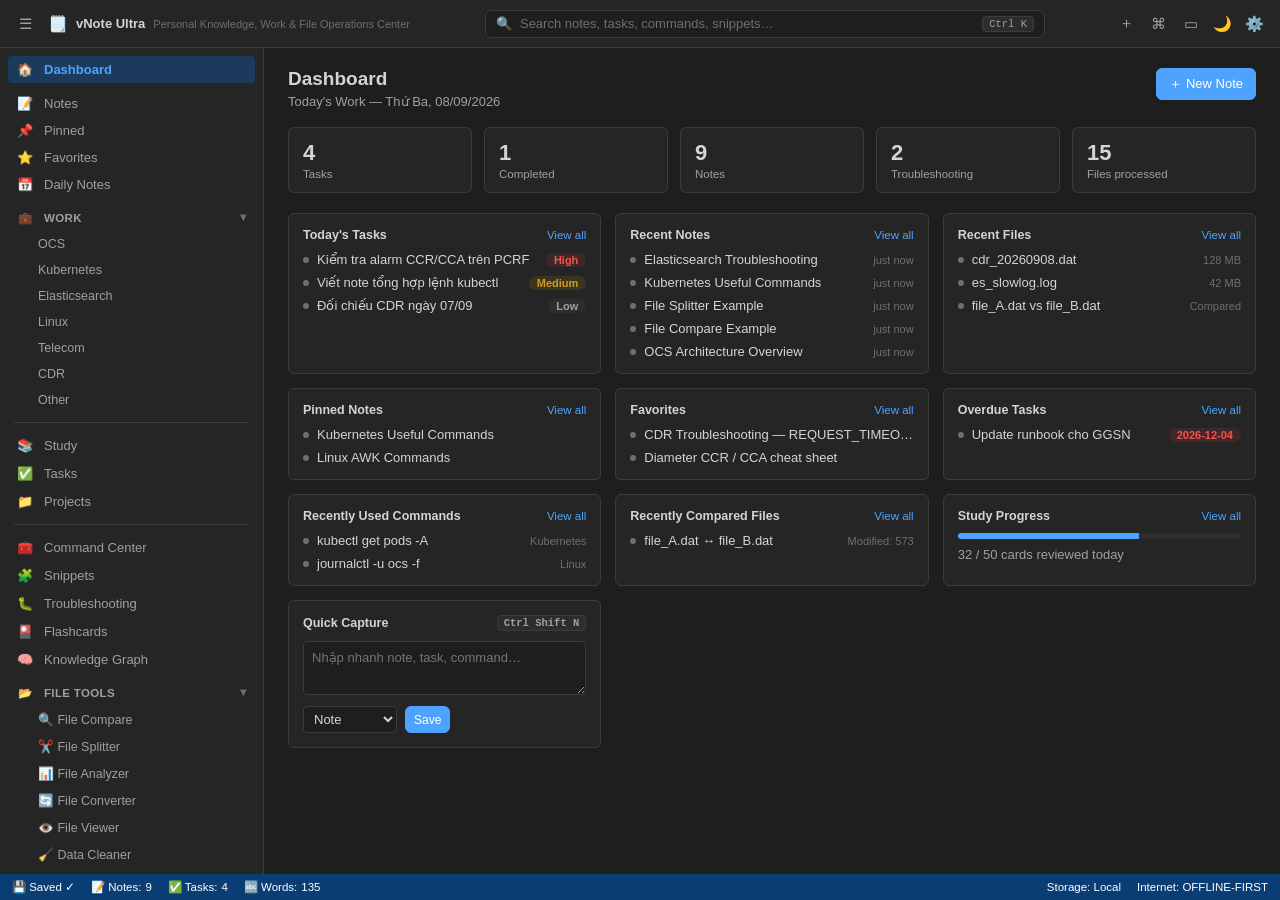
==== index.html @ 361513d5 "Add Markdown editor toolbar, live preview, and autosave to Notes (phase 8) The note editor was a bar" ====
<!DOCTYPE html>
<html lang="vi">
<head>
<meta charset="UTF-8">
<script>
  (function () {
    try {
      var t = localStorage.getItem('vnote-theme') || 'dark';
      document.documentElement.setAttribute('data-theme', t);
    } catch (e) {
      document.documentElement.setAttribute('data-theme', 'dark');
    }
  })();
</script>
<meta name="viewport" content="width=device-width, initial-scale=1.0">
<title>vNote Ultra Web</title>
<link rel="stylesheet" href="css/app.css">
<link rel="stylesheet" href="css/components.css">
<link rel="stylesheet" href="css/dark.css">
<link rel="stylesheet" href="css/responsive.css">
</head>
<body>
<div id="app">

  <!-- ============ TOPBAR ============ -->
  <header class="topbar">
    <button class="icon-btn" id="btn-sidebar-toggle" title="Toggle sidebar">☰</button>
    <div class="topbar-brand">
      <span class="logo">🗒️</span>
      <span>vNote Ultra</span>
      <span class="subtitle">Personal Knowledge, Work &amp; File Operations Center</span>
    </div>

    <div class="topbar-search" id="btn-open-search">
      <span>🔍</span>
      <span>Search notes, tasks, commands, snippets…</span>
      <kbd>Ctrl K</kbd>
    </div>

    <div class="topbar-actions">
      <button class="icon-btn" id="btn-quick-capture" title="Quick Capture (Ctrl+Shift+N)">＋</button>
      <button class="icon-btn" id="btn-command-palette" title="Command Palette (Ctrl+Shift+P)">⌘</button>
      <button class="icon-btn" id="btn-focus-mode" title="Focus Mode (Ctrl+Shift+F)">▭</button>
      <button class="icon-btn" id="btn-theme-toggle" title="Toggle theme">🌙</button>
      <button class="icon-btn" title="Settings" data-view-link="settings">⚙️</button>
    </div>
  </header>

  <div class="layout">
    <div class="sidebar-backdrop" id="sidebar-backdrop"></div>

    <!-- ============ SIDEBAR ============ -->
    <aside class="sidebar" id="sidebar">
      <nav class="nav" id="nav">
        <a class="nav-item active" data-view="dashboard"><span class="nav-icon">🏠</span><span class="nav-label">Dashboard</span></a>

        <div class="nav-section">
          <a class="nav-item" data-view="notes"><span class="nav-icon">📝</span><span class="nav-label">Notes</span></a>
          <a class="nav-item" data-view="pinned"><span class="nav-icon">📌</span><span class="nav-label">Pinned</span></a>
          <a class="nav-item" data-view="favorites"><span class="nav-icon">⭐</span><span class="nav-label">Favorites</span></a>
          <a class="nav-item" data-view="daily-notes"><span class="nav-icon">📅</span><span class="nav-label">Daily Notes</span></a>
        </div>

        <details class="nav-group" open>
          <summary><span class="nav-icon">💼</span><span class="label">WORK</span><span class="chevron">▸</span></summary>
          <a class="nav-item nav-item--sub" data-view="work-ocs">OCS</a>
          <a class="nav-item nav-item--sub" data-view="work-kubernetes">Kubernetes</a>
          <a class="nav-item nav-item--sub" data-view="work-elasticsearch">Elasticsearch</a>
          <a class="nav-item nav-item--sub" data-view="work-linux">Linux</a>
          <a class="nav-item nav-item--sub" data-view="work-telecom">Telecom</a>
          <a class="nav-item nav-item--sub" data-view="work-cdr">CDR</a>
          <a class="nav-item nav-item--sub" data-view="work-other">Other</a>
        </details>

        <div class="nav-divider"></div>

        <a class="nav-item" data-view="study"><span class="nav-icon">📚</span><span class="nav-label">Study</span></a>
        <a class="nav-item" data-view="tasks"><span class="nav-icon">✅</span><span class="nav-label">Tasks</span></a>
        <a class="nav-item" data-view="projects"><span class="nav-icon">📁</span><span class="nav-label">Projects</span></a>

        <div class="nav-divider"></div>

        <a class="nav-item" data-view="command-center"><span class="nav-icon">🧰</span><span class="nav-label">Command Center</span></a>
        <a class="nav-item" data-view="snippets"><span class="nav-icon">🧩</span><span class="nav-label">Snippets</span></a>
        <a class="nav-item" data-view="troubleshooting"><span class="nav-icon">🐛</span><span class="nav-label">Troubleshooting</span></a>
        <a class="nav-item" data-view="flashcards"><span class="nav-icon">🎴</span><span class="nav-label">Flashcards</span></a>
        <a class="nav-item" data-view="knowledge-graph"><span class="nav-icon">🧠</span><span class="nav-label">Knowledge Graph</span></a>

        <details class="nav-group" open>
          <summary><span class="nav-icon">📂</span><span class="label">FILE TOOLS</span><span class="chevron">▸</span></summary>
          <a class="nav-item nav-item--sub" data-view="file-compare">🔍 File Compare</a>
          <a class="nav-item nav-item--sub" data-view="file-splitter">✂️ File Splitter</a>
          <a class="nav-item nav-item--sub" data-view="file-analyzer">📊 File Analyzer</a>
          <a class="nav-item nav-item--sub" data-view="file-converter">🔄 File Converter</a>
          <a class="nav-item nav-item--sub" data-view="file-viewer">👁️ File Viewer</a>
          <a class="nav-item nav-item--sub" data-view="data-cleaner">🧹 Data Cleaner</a>
        </details>

        <div class="nav-divider"></div>

        <a class="nav-item" data-view="analytics"><span class="nav-icon">📈</span><span class="nav-label">Analytics</span></a>
        <a class="nav-item" data-view="trash"><span class="nav-icon">🗑️</span><span class="nav-label">Trash</span></a>
        <a class="nav-item" data-view="settings"><span class="nav-icon">⚙️</span><span class="nav-label">Settings</span></a>
      </nav>
    </aside>

    <!-- ============ WORKSPACE ============ -->
    <main class="workspace" id="workspace">

      <!-- Dashboard -->
      <section class="view active" data-view-id="dashboard">
        <div class="view-header">
          <div>
            <h1>Dashboard</h1>
            <p>Today's Work — Thứ Ba, 08/09/2026</p>
          </div>
          <button class="btn btn-primary" data-view-link="notes">＋ New Note</button>
        </div>

        <div class="stat-row">
          <div class="stat-card"><div class="stat-value" id="stat-tasks">–</div><div class="stat-label">Tasks</div></div>
          <div class="stat-card"><div class="stat-value" id="stat-completed">–</div><div class="stat-label">Completed</div></div>
          <div class="stat-card"><div class="stat-value" id="stat-notes">–</div><div class="stat-label">Notes</div></div>
          <div class="stat-card"><div class="stat-value" id="stat-troubleshooting">2</div><div class="stat-label">Troubleshooting</div></div>
          <div class="stat-card"><div class="stat-value" id="stat-files">15</div><div class="stat-label">Files processed</div></div>
        </div>

        <div class="widget-grid">
          <div class="card">
            <div class="card-title">Today's Tasks <span class="link" data-view-link="tasks">View all</span></div>
            <ul class="list-plain" id="widget-today-tasks"></ul>
          </div>

          <div class="card">
            <div class="card-title">Recent Notes <span class="link" data-view-link="notes">View all</span></div>
            <ul class="list-plain" id="widget-recent-notes"></ul>
          </div>

          <div class="card">
            <div class="card-title">Recent Files <span class="link" data-view-link="file-viewer">View all</span></div>
            <ul class="list-plain">
              <li class="list-row"><span class="dot"></span><span class="title">cdr_20260908.dat</span><span class="meta">128 MB</span></li>
              <li class="list-row"><span class="dot"></span><span class="title">es_slowlog.log</span><span class="meta">42 MB</span></li>
              <li class="list-row"><span class="dot"></span><span class="title">file_A.dat vs file_B.dat</span><span class="meta">Compared</span></li>
            </ul>
          </div>

          <div class="card">
            <div class="card-title">Pinned Notes <span class="link" data-view-link="pinned">View all</span></div>
            <ul class="list-plain" id="widget-pinned-notes"></ul>
          </div>

          <div class="card">
            <div class="card-title">Favorites <span class="link" data-view-link="favorites">View all</span></div>
            <ul class="list-plain" id="widget-favorite-notes"></ul>
          </div>

          <div class="card">
            <div class="card-title">Overdue Tasks <span class="link" data-view-link="tasks">View all</span></div>
            <ul class="list-plain" id="widget-overdue-tasks"></ul>
          </div>

          <div class="card">
            <div class="card-title">Recently Used Commands <span class="link" data-view-link="command-center">View all</span></div>
            <ul class="list-plain">
              <li class="list-row"><span class="dot"></span><span class="title">kubectl get pods -A</span><span class="meta">Kubernetes</span></li>
              <li class="list-row"><span class="dot"></span><span class="title">journalctl -u ocs -f</span><span class="meta">Linux</span></li>
            </ul>
          </div>

          <div class="card">
            <div class="card-title">Recently Compared Files <span class="link" data-view-link="file-compare">View all</span></div>
            <ul class="list-plain">
              <li class="list-row"><span class="dot"></span><span class="title">file_A.dat ↔ file_B.dat</span><span class="meta">Modified: 573</span></li>
            </ul>
          </div>

          <div class="card">
            <div class="card-title">Study Progress <span class="link" data-view-link="flashcards">View all</span></div>
            <div class="progress-bar"><div class="fill" style="width:64%"></div></div>
            <p style="color:var(--text-secondary); margin:8px 0 0;">32 / 50 cards reviewed today</p>
          </div>

          <div class="card quick-capture-widget">
            <div class="card-title">Quick Capture <kbd>Ctrl Shift N</kbd></div>
            <textarea id="dash-capture-text" placeholder="Nhập nhanh note, task, command…"></textarea>
            <div class="row">
              <select id="dash-capture-type">
                <option>Note</option>
                <option>Task</option>
                <option>Command</option>
                <option>Issue</option>
                <option>Idea</option>
              </select>
              <button class="btn btn-primary btn-sm" id="dash-capture-save">Save</button>
            </div>
          </div>
        </div>
      </section>

      <!-- Notes -->
      <section class="view" data-view-id="notes">
        <div class="view-header">
          <div><h1>Notes</h1><p>Tất cả ghi chú công việc &amp; học tập</p></div>
          <button class="btn btn-primary" id="btn-new-note">＋ New Note</button>
        </div>
        <div class="toolbar" id="notes-filter">
          <span class="chip active" data-status="all">All</span>
          <span class="chip" data-status="Draft">Draft</span>
          <span class="chip" data-status="Todo">Todo</span>
          <span class="chip" data-status="In Progress">In Progress</span>
          <span class="chip" data-status="Completed">Completed</span>
          <span class="chip" data-status="Archived">Archived</span>
          <span class="spacer"></span>
          <input class="field-input" id="notes-quick-filter" placeholder="Filter by title/tag…">
        </div>
        <table class="table">
          <thead><tr><th>Title</th><th>Category</th><th>Tags</th><th>Priority</th><th>Status</th><th>Updated</th><th></th></tr></thead>
          <tbody id="notes-tbody"></tbody>
        </table>
        <div class="empty-state" id="notes-empty" hidden>
          <div class="empty-icon">📝</div>
          <h3>Chưa có note nào</h3>
          <p>Bắt đầu ghi lại kiến thức, troubleshooting, hoặc log công việc hằng ngày.</p>
          <button class="btn btn-primary" id="btn-new-note-empty">＋ New Note</button>
        </div>
      </section>

      <!-- Pinned -->
      <section class="view" data-view-id="pinned">
        <div class="view-header"><div><h1>📌 Pinned</h1><p>Ghi chú đã ghim để truy cập nhanh</p></div></div>
        <table class="table">
          <thead><tr><th>Title</th><th>Category</th><th>Status</th><th>Updated</th></tr></thead>
          <tbody id="pinned-tbody"></tbody>
        </table>
        <div class="empty-state" id="pinned-empty" hidden>
          <div class="empty-icon">📌</div><h3>Chưa ghim note nào</h3>
          <p>Mở một note và bấm ghim để nó xuất hiện ở đây.</p>
        </div>
      </section>

      <!-- Favorites -->
      <section class="view" data-view-id="favorites">
        <div class="view-header"><div><h1>⭐ Favorites</h1><p>Các mục bạn đã đánh dấu yêu thích</p></div></div>
        <table class="table">
          <thead><tr><th>Title</th><th>Category</th><th>Status</th><th>Updated</th></tr></thead>
          <tbody id="favorites-tbody"></tbody>
        </table>
        <div class="empty-state" id="favorites-empty" hidden>
          <div class="empty-icon">⭐</div><h3>Chưa có favorite nào</h3>
          <p>Mở một note và bấm yêu thích để nó xuất hiện ở đây.</p>
        </div>
      </section>

      <!-- Daily Notes / Study / Projects / Analytics / WORK subcats / Knowledge Graph : generic placeholders, rendered by JS -->

      <!-- Tasks -->
      <section class="view" data-view-id="tasks">
        <div class="view-header">
          <div><h1>Tasks</h1><p>Quản lý công việc theo trạng thái &amp; hạn chót</p></div>
          <button class="btn btn-primary" id="btn-new-task">＋ New Task</button>
        </div>
        <div class="toolbar" id="tasks-filter">
          <span class="chip active" data-range="today">Today</span>
          <span class="chip" data-range="upcoming">Upcoming</span>
          <span class="chip" data-range="overdue">Overdue</span>
          <span class="chip" data-range="completed">Completed</span>
        </div>
        <table class="table">
          <thead><tr><th></th><th>Title</th><th>Project</th><th>Priority</th><th>Due</th><th>Status</th><th></th></tr></thead>
          <tbody id="tasks-tbody"></tbody>
        </table>
        <div class="empty-state" id="tasks-empty" hidden>
          <div class="empty-icon">✅</div>
          <h3>Không có task nào ở mục này</h3>
          <p>Thử chuyển sang bộ lọc khác, hoặc tạo task mới.</p>
          <button class="btn btn-primary" id="btn-new-task-empty">＋ New Task</button>
        </div>
      </section>

      <!-- Analytics -->
      <section class="view" data-view-id="analytics">
        <div class="view-header"><div><h1>📈 Analytics</h1><p>Thống kê hoạt động &amp; File Process History</p></div></div>
        <div class="stat-row" id="analytics-stats" style="grid-template-columns: repeat(6, 1fr);"></div>
        <h3 style="margin:20px 0 10px;">File Process History</h3>
        <table class="table">
          <thead><tr><th>Date</th><th>Operation</th><th>Input</th><th>Output</th><th>Result</th></tr></thead>
          <tbody id="analytics-history-tbody"></tbody>
        </table>
        <div class="empty-state" id="analytics-history-empty" hidden><div class="empty-icon">📈</div><h3>Chưa có lịch sử xử lý file</h3><p>Dùng File Compare / Splitter / Analyzer / Converter / Data Cleaner để bắt đầu.</p></div>
      </section>

      <!-- Trash -->
      <section class="view" data-view-id="trash">
        <div class="view-header">
          <div><h1>🗑️ Trash</h1><p>Notes &amp; tasks đã xoá — khôi phục hoặc xoá vĩnh viễn</p></div>
          <button class="btn" id="btn-empty-trash">Empty Trash</button>
        </div>
        <table class="table">
          <thead><tr><th>Title</th><th>Type</th><th>Deleted</th><th></th></tr></thead>
          <tbody id="trash-tbody"></tbody>
        </table>
        <div class="empty-state" id="trash-empty" hidden>
          <div class="empty-icon">🗑️</div>
          <h3>Trash trống</h3>
          <p>Các mục đã xoá sẽ xuất hiện ở đây trước khi bị xoá vĩnh viễn.</p>
        </div>
      </section>

      <!-- Command Center -->
      <section class="view" data-view-id="command-center">
        <div class="view-header">
          <div><h1>Command Center</h1><p>Thư viện lệnh Linux / Kubernetes / Elasticsearch / OCS…</p></div>
          <button class="btn btn-primary" id="btn-new-command">＋ New Command</button>
        </div>
        <div class="toolbar" id="commands-filter">
          <span class="chip active" data-category="all">All</span>
          <span class="chip" data-category="Linux">Linux</span>
          <span class="chip" data-category="Kubernetes">Kubernetes</span>
          <span class="chip" data-category="Elasticsearch">Elasticsearch</span>
          <span class="chip" data-category="Kafka">Kafka</span>
          <span class="chip" data-category="MySQL">MySQL</span>
          <span class="chip" data-category="Git">Git</span>
          <span class="chip" data-category="Docker">Docker</span>
          <span class="chip" data-category="OCS">OCS</span>
          <span class="chip" data-category="Telecom">Telecom</span>
        </div>
        <table class="table">
          <thead><tr><th>Name</th><th>Command</th><th>Category</th><th>Danger</th><th></th></tr></thead>
          <tbody id="commands-tbody"></tbody>
        </table>
        <div class="empty-state" id="commands-empty" hidden><div class="empty-icon">🧰</div><h3>Chưa có command nào</h3><p>Lưu lại các lệnh hay dùng để copy nhanh lần sau.</p></div>
      </section>

      <!-- Snippets -->
      <section class="view" data-view-id="snippets">
        <div class="view-header">
          <div><h1>Snippets</h1><p>AWK / Shell / Python / SQL / Kibana / YAML…</p></div>
          <button class="btn btn-primary" id="btn-new-snippet">＋ New Snippet</button>
        </div>
        <table class="table">
          <thead><tr><th>Name</th><th>Language</th><th>Tags</th><th>Updated</th><th></th></tr></thead>
          <tbody id="snippets-tbody"></tbody>
        </table>
        <div class="empty-state" id="snippets-empty" hidden><div class="empty-icon">🧩</div><h3>Chưa có snippet nào</h3><p>Lưu đoạn code hay dùng để tái sử dụng nhanh.</p></div>
      </section>

      <!-- Troubleshooting -->
      <section class="view" data-view-id="troubleshooting">
        <div class="view-header">
          <div><h1>Troubleshooting</h1><p>Nhật ký sự cố &amp; root cause</p></div>
          <button class="btn btn-primary" id="btn-new-ts">＋ New Case</button>
        </div>
        <div class="widget-grid" id="troubleshooting-grid"></div>
        <div class="empty-state" id="troubleshooting-empty" hidden><div class="empty-icon">🐛</div><h3>Chưa có case nào</h3><p>Ghi lại sự cố &amp; root cause để tra cứu về sau.</p></div>
      </section>

      <!-- Flashcards -->
      <section class="view" data-view-id="flashcards">
        <div class="view-header">
          <div><h1>Flashcards</h1><p>Học bằng flashcard theo chủ đề kỹ thuật</p></div>
          <button class="btn btn-primary" id="btn-new-flashcard">＋ New Card</button>
        </div>
        <div class="widget-grid" style="grid-template-columns: 2fr 1fr;">
          <div class="card" id="flashcard-review-box" style="text-align:center; padding:36px 20px;"></div>
          <div class="card">
            <div class="card-title">Study Dashboard</div>
            <ul class="list-plain" id="flashcard-study-stats"></ul>
          </div>
        </div>
        <h3 style="margin:24px 0 10px;">All Cards</h3>
        <table class="table">
          <thead><tr><th>Question</th><th>Category</th><th>Difficulty</th><th>Status</th><th>Next Review</th><th></th></tr></thead>
          <tbody id="flashcards-tbody"></tbody>
        </table>
      </section>

      <!-- Knowledge Graph -->
      <section class="view" data-view-id="knowledge-graph">
        <div class="view-header"><div><h1>🧠 Knowledge Graph</h1><p>Liên kết [[Tên Note]] giữa các ghi chú, backlinks &amp; graph tự động.</p></div></div>
        <div class="toolbar">
          <button class="btn btn-sm" id="graph-zoom-in">🔍+ Zoom In</button>
          <button class="btn btn-sm" id="graph-zoom-out">🔍- Zoom Out</button>
          <button class="btn btn-sm" id="graph-reset">↺ Reset</button>
          <input class="field-input grow" id="graph-search" placeholder="Search node…">
          <button class="btn btn-sm" id="graph-focus-btn">🎯 Focus Node</button>
        </div>
        <p id="graph-truncated-note" hidden style="color:var(--text-muted); font-size:11.5px;">Đồ thị chỉ hiển thị tối đa 300 note đầu tiên để đảm bảo hiệu năng.</p>
        <div class="empty-state" id="graph-empty" hidden>
          <div class="empty-icon">🕸️</div><h3>Chưa có liên kết nào</h3>
          <p>Mở một note và dùng cú pháp [[Tên Note]] để tự động tạo backlink và hiển thị trên graph.</p>
        </div>
        <div id="graph-canvas-wrap" style="border:1px solid var(--border); border-radius:var(--radius); overflow:hidden;">
          <canvas id="graph-canvas" style="display:block; width:100%; cursor:grab;"></canvas>
        </div>
      </section>

      <!-- Projects -->
      <section class="view" data-view-id="projects">
        <div class="view-header">
          <div><h1>📁 Projects</h1><p>Nhóm task theo dự án</p></div>
          <button class="btn btn-primary" id="btn-new-project">＋ New Project</button>
        </div>
        <div class="widget-grid" id="projects-grid"></div>
        <div class="empty-state" id="projects-empty" hidden><div class="empty-icon">📁</div><h3>Chưa có project nào</h3><p>Tạo project để nhóm task lại với nhau.</p></div>
      </section>

      <!-- File Compare -->
      <section class="view" data-view-id="file-compare">
        <div class="view-header">
          <div><h1>🔍 File Compare</h1><p>Full Text · Line by Line · Column by Column · Key-Based Record Compare</p></div>
        </div>
        <div class="widget-grid" style="grid-template-columns: 1fr 1fr;">
          <div class="dropzone" id="compare-dropzone-a"><input type="file" id="compare-input-a" hidden><div class="dz-icon">📄</div>File A — Drop file here or <u>Choose File</u><div id="compare-filename-a" style="margin-top:6px; color:var(--text); font-weight:600;"></div></div>
          <div class="dropzone" id="compare-dropzone-b"><input type="file" id="compare-input-b" hidden><div class="dz-icon">📄</div>File B — Drop file here or <u>Choose File</u><div id="compare-filename-b" style="margin-top:6px; color:var(--text); font-weight:600;"></div></div>
        </div>
        <div class="toolbar">
          <button class="btn btn-sm" id="compare-hash-btn">🔢 Compute File Hash (MD5 / SHA-256)</button>
          <span id="compare-hash-status" style="color:var(--text-muted); font-size:12px;"></span>
        </div>
        <div id="compare-hash-result" hidden class="card" style="margin-bottom:14px;">
          <div class="card-title">File Hash</div>
          <table class="table">
            <thead><tr><th></th><th>MD5</th><th>SHA-256</th></tr></thead>
            <tbody>
              <tr><td>File A</td><td id="hash-a-md5" style="font-family:var(--font-mono); font-size:11px;"></td><td id="hash-a-sha256" style="font-family:var(--font-mono); font-size:11px;"></td></tr>
              <tr><td>File B</td><td id="hash-b-md5" style="font-family:var(--font-mono); font-size:11px;"></td><td id="hash-b-sha256" style="font-family:var(--font-mono); font-size:11px;"></td></tr>
            </tbody>
          </table>
          <p id="hash-identical-note" style="margin:10px 0 0; font-weight:600;"></p>
        </div>
        <div class="toolbar" id="compare-mode">
          <span class="chip active" data-mode="fulltext">Full Text</span>
          <span class="chip" data-mode="line">Line by Line</span>
          <span class="chip" data-mode="column">Column by Column</span>
          <span class="chip" data-mode="key">Key-Based Record</span>
          <span class="spacer"></span>
          <select class="field-input" id="compare-delimiter">
            <option value="auto">Delimiter: Auto</option><option value=";">;</option><option value=",">,</option><option value="|">|</option><option value="TAB">TAB</option>
          </select>
          <label class="chip"><input type="checkbox" id="compare-has-header" checked> First row is header</label>
        </div>
        <div class="toolbar">
          <label class="chip"><input type="checkbox" id="compare-opt-whitespace" checked> Ignore whitespace</label>
          <label class="chip"><input type="checkbox" id="compare-opt-blank"> Ignore blank lines</label>
          <label class="chip"><input type="checkbox" id="compare-opt-case"> Ignore case</label>
          <label class="chip"><input type="checkbox" id="compare-opt-trim"> Trim fields</label>
          <label class="chip"><input type="checkbox" id="compare-opt-order"> Ignore record order</label>
          <label class="chip"><input type="checkbox" id="compare-opt-dup"> Ignore duplicate records</label>
        </div>
        <div id="compare-key-columns-wrap" hidden style="margin-bottom:14px;">
          <p style="margin:0 0 6px; color:var(--text-secondary); font-size:12px;">Key Column(s):</p>
          <div class="toolbar" id="compare-key-columns"></div>
          <p style="margin:10px 0 6px; color:var(--text-secondary); font-size:12px;">Compare Columns:</p>
          <div class="toolbar" id="compare-compare-columns"></div>
        </div>
        <div class="toolbar">
          <button class="btn btn-primary" id="compare-run">▶ Compare</button>
          <button class="btn" id="compare-cancel">Cancel</button>
        </div>
        <div id="compare-progress-wrap" hidden style="margin-bottom:14px;">
          <div class="progress-bar"><div class="fill" id="compare-progress-fill"></div></div>
          <p id="compare-progress-text" style="color:var(--text-secondary); font-size:12px; margin:6px 0 0;"></p>
        </div>

        <div id="compare-result" hidden>
          <div class="stat-row" id="compare-stats" style="grid-template-columns: repeat(4, 1fr);"></div>
          <p id="compare-identical" hidden style="color:var(--success); font-weight:600;"></p>
          <p id="compare-cap-note" hidden style="color:var(--text-muted); font-size:11.5px;"></p>
          <div class="toolbar" id="compare-tabs">
            <span class="chip active" data-tab="All">All</span>
            <span class="chip" data-tab="Same">Same</span>
            <span class="chip" data-tab="Added">Added</span>
            <span class="chip" data-tab="Deleted">Deleted</span>
            <span class="chip" data-tab="Modified">Modified</span>
          </div>
          <div style="max-height:420px; overflow:auto; border:1px solid var(--border); border-radius:var(--radius);">
            <table class="table">
              <thead><tr><th>Type</th><th>File A</th><th>File B</th><th>Column Diff</th></tr></thead>
              <tbody id="compare-table-body"></tbody>
            </table>
          </div>
          <div class="toolbar" id="compare-export" style="margin-top:12px;">
            <button class="btn btn-sm" data-export="Added" data-format="csv">Export Added (CSV)</button>
            <button class="btn btn-sm" data-export="Deleted" data-format="csv">Export Deleted (CSV)</button>
            <button class="btn btn-sm" data-export="Modified" data-format="csv">Export Modified (CSV)</button>
            <button class="btn btn-sm" data-export="All" data-format="json">Export All (JSON)</button>
            <span class="spacer"></span>
            <button class="btn btn-sm btn-primary" id="btn-create-note-from-compare">Create Note From Result</button>
          </div>
        </div>
      </section>

      <!-- File Splitter -->
      <section class="view" data-view-id="file-splitter">
        <div class="view-header"><div><h1>✂️ File Splitter</h1><p>Split by Lines hoặc Size — xử lý theo chunk, không load toàn bộ file vào RAM.</p></div></div>
        <div class="dropzone" id="splitter-dropzone"><input type="file" id="splitter-input" hidden><div class="dz-icon">📂</div>Drop file here or <u>Choose File</u><div id="splitter-filename" style="margin-top:6px; color:var(--text); font-weight:600;"></div></div>
        <div class="toolbar">
          <select class="field-input" id="splitter-mode"><option value="lines">Split by Lines</option><option value="size">Split by Size (MB)</option></select>
          <label style="display:flex; align-items:center; gap:6px;"><span id="splitter-value-label" style="color:var(--text-secondary); font-size:12px;">Lines per file</span><input class="field-input" id="splitter-value" type="number" value="500000" style="width:120px;"></label>
          <label class="chip"><input type="checkbox" id="splitter-preserve-header" checked> Preserve header</label>
        </div>
        <div class="toolbar">
          <button class="btn btn-primary" id="splitter-run">▶ Split</button>
          <button class="btn" id="splitter-cancel">Cancel</button>
        </div>
        <div id="splitter-progress-wrap" hidden style="margin-bottom:14px;">
          <div class="progress-bar"><div class="fill" id="splitter-progress-fill"></div></div>
          <p id="splitter-progress-text" style="color:var(--text-secondary); font-size:12px; margin:6px 0 0;"></p>
        </div>
        <div id="splitter-result" hidden>
          <div class="toolbar"><button class="btn btn-primary" id="splitter-download-zip">⬇ Download All as ZIP</button></div>
          <table class="table">
            <thead><tr><th>Part</th><th>Lines</th><th>Size</th><th></th></tr></thead>
            <tbody id="splitter-parts"></tbody>
          </table>
        </div>
      </section>

      <!-- File Analyzer -->
      <section class="view" data-view-id="file-analyzer">
        <div class="view-header"><div><h1>📊 File Analyzer</h1><p>Encoding, line ending, delimiter, số dòng/cột, thống kê từng cột.</p></div></div>
        <div class="dropzone" id="analyzer-dropzone"><input type="file" id="analyzer-input" hidden><div class="dz-icon">📂</div>Drop file here or <u>Choose File</u></div>
        <div class="toolbar"><label class="chip"><input type="checkbox" id="analyzer-has-header" checked> First row is header</label></div>
        <div id="analyzer-progress-wrap" hidden style="margin-bottom:14px;">
          <div class="toolbar"><span class="spacer"></span><button class="btn btn-sm" id="analyzer-cancel">Cancel</button></div>
          <div class="progress-bar"><div class="fill" id="analyzer-progress-fill"></div></div>
          <p id="analyzer-progress-text" style="color:var(--text-secondary); font-size:12px; margin:6px 0 0;"></p>
        </div>
        <div id="analyzer-result" hidden></div>
      </section>

      <!-- File Converter -->
      <section class="view" data-view-id="file-converter">
        <div class="view-header"><div><h1>🔄 File Converter</h1><p>CSV ⇄ TXT ⇄ TSV ⇄ JSON ⇄ JSONL, encoding &amp; line ending.</p></div></div>
        <div class="dropzone" id="converter-dropzone"><input type="file" id="converter-input" hidden><div class="dz-icon">📂</div>Drop file here or <u>Choose File</u><div id="converter-filename" style="margin-top:6px; color:var(--text); font-weight:600;"></div></div>
        <div class="toolbar">
          <span style="color:var(--text-secondary); font-size:12px;">From</span>
          <select class="field-input" id="converter-from"><option value="csv">CSV</option><option value="tsv">TSV</option><option value="txt">TXT</option><option value="json">JSON</option><option value="jsonl">JSONL</option></select>
          <span style="color:var(--text-secondary); font-size:12px;">To</span>
          <select class="field-input" id="converter-to"><option value="json">JSON</option><option value="csv">CSV</option><option value="tsv">TSV</option><option value="jsonl">JSONL</option><option value="txt">TXT</option></select>
        </div>
        <div class="toolbar">
          <span style="color:var(--text-secondary); font-size:12px;">Delimiter in</span>
          <select class="field-input" id="converter-delim-in"><option value=";">;</option><option value=",">,</option><option value="|">|</option><option value="TAB">TAB</option></select>
          <span style="color:var(--text-secondary); font-size:12px;">Delimiter out</span>
          <select class="field-input" id="converter-delim-out"><option value=",">,</option><option value=";">;</option><option value="|">|</option><option value="TAB">TAB</option></select>
          <span style="color:var(--text-secondary); font-size:12px;">Line ending</span>
          <select class="field-input" id="converter-line-ending"><option value="LF">LF</option><option value="CRLF">CRLF</option></select>
          <span style="color:var(--text-secondary); font-size:12px;">Encoding out</span>
          <select class="field-input" id="converter-encoding-out"><option value="UTF-8">UTF-8</option><option value="UTF-16">UTF-16</option></select>
        </div>
        <button class="btn btn-primary" id="converter-run">▶ Convert &amp; Download</button>
        <div id="converter-progress-wrap" hidden style="margin:14px 0;">
          <div class="progress-bar"><div class="fill" id="converter-progress-fill"></div></div>
          <p id="converter-progress-text" style="color:var(--text-secondary); font-size:12px; margin:6px 0 0;"></p>
        </div>
        <div id="converter-result" hidden style="margin-top:14px;"></div>
      </section>

      <!-- File Viewer -->
      <section class="view" data-view-id="file-viewer">
        <div class="view-header"><div><h1>👁️ File Viewer</h1><p>Text / log / CSV / JSON / YAML / code / image / ZIP, kèm Raw/Hex Viewer cho file nhị phân.</p></div></div>
        <div class="dropzone" id="viewer-dropzone"><input type="file" id="viewer-input" hidden><div class="dz-icon">📂</div>Drop file here or <u>Choose File</u></div>
        <div id="viewer-content" hidden>
          <div class="toolbar">
            <span id="viewer-filename" style="font-weight:600;"></span>
            <span class="badge" id="viewer-size"></span>
            <span class="badge" id="viewer-encoding"></span>
            <span class="badge" id="viewer-line-ending"></span>
            <select class="field-input" id="viewer-encoding-override">
              <option value="">Auto encoding</option><option>UTF-8</option><option>UTF-8 BOM</option><option>UTF-16 LE</option><option>UTF-16 BE</option><option>Windows-1252</option>
            </select>
            <span class="spacer"></span>
            <button class="btn btn-sm" id="viewer-hex-toggle">Hex View</button>
          </div>
          <div class="empty-state" id="viewer-warning" hidden style="padding:14px; text-align:left; display:block;"></div>
          <pre class="code-pre" id="viewer-pre"></pre>
          <img id="viewer-img" style="display:none; max-height:520px; border-radius:var(--radius);">
        </div>
      </section>

      <!-- Data Cleaner -->
      <section class="view" data-view-id="data-cleaner">
        <div class="view-header"><div><h1>🧹 Data Cleaner</h1><p>Remove empty/duplicate lines, trim, remove BOM, normalize line ending, find/replace, regex.</p></div></div>
        <div class="dropzone" id="cleaner-dropzone"><input type="file" id="cleaner-input" hidden><div class="dz-icon">📂</div>Drop file here or <u>Choose File</u><div id="cleaner-filename" style="margin-top:6px; color:var(--text); font-weight:600;"></div></div>
        <div class="toolbar">
          <label class="chip"><input type="checkbox" id="cleaner-remove-empty"> Remove empty lines</label>
          <label class="chip"><input type="checkbox" id="cleaner-remove-dup"> Remove duplicate lines</label>
          <label class="chip"><input type="checkbox" id="cleaner-trim"> Trim whitespace</label>
          <label class="chip"><input type="checkbox" id="cleaner-remove-bom" checked> Remove BOM</label>
          <label class="chip"><input type="checkbox" id="cleaner-sort"> Sort</label>
          <select class="field-input" id="cleaner-normalize-ending"><option value="LF">Line ending: LF</option><option value="CRLF">Line ending: CRLF</option></select>
        </div>
        <div class="toolbar">
          <input class="field-input grow" id="cleaner-find" placeholder="Find…">
          <input class="field-input grow" id="cleaner-replace" placeholder="Replace with…">
          <label class="chip"><input type="checkbox" id="cleaner-use-regex"> Regex</label>
        </div>
        <div class="toolbar">
          <span style="color:var(--text-secondary); font-size:12px;">Filter</span>
          <select class="field-input" id="cleaner-filter-mode">
            <option value="none">No filter</option>
            <option value="keep">Keep lines containing…</option>
            <option value="remove">Remove lines containing…</option>
          </select>
          <input class="field-input grow" id="cleaner-filter-value" placeholder="Text or /regex/">
        </div>
        <button class="btn btn-primary" id="cleaner-run">▶ Run &amp; Download</button>
        <div id="cleaner-progress-wrap" hidden style="margin:14px 0;">
          <div class="progress-bar"><div class="fill" id="cleaner-progress-fill"></div></div>
        </div>
        <div id="cleaner-result" hidden style="margin-top:14px;"></div>
      </section>

      <!-- Settings -->
      <section class="view" data-view-id="settings">
        <div class="view-header"><div><h1>Settings</h1><p>Cấu hình ứng dụng</p></div></div>
        <div class="widget-grid">
          <div class="card">
            <div class="card-title">General</div>
            <ul class="list-plain">
              <li class="list-row"><span class="title">Language</span><span class="meta">Tiếng Việt / English</span></li>
              <li class="list-row"><span class="title">Startup view</span><span class="meta">Dashboard</span></li>
            </ul>
          </div>
          <div class="card">
            <div class="card-title">Appearance</div>
            <ul class="list-plain">
              <li class="list-row"><span class="title">Theme</span><span class="meta">Dark / Light</span></li>
              <li class="list-row"><span class="title">Sidebar</span><span class="meta">Expanded</span></li>
            </ul>
          </div>
          <div class="card">
            <div class="card-title">File Tools</div>
            <ul class="list-plain">
              <li class="list-row"><span class="title">Default encoding</span><span class="meta">UTF-8</span></li>
              <li class="list-row"><span class="title">Default delimiter</span><span class="meta">Auto</span></li>
              <li class="list-row"><span class="title">Chunk size</span><span class="meta">64 MB</span></li>
              <li class="list-row"><span class="title">Worker count</span><span class="meta">4</span></li>
            </ul>
          </div>
          <div class="card">
            <div class="card-title">Backup</div>
            <p style="color:var(--text-secondary); margin-top:0;">Toàn bộ dữ liệu nằm trong IndexedDB của trình duyệt này. Export/Backup để lưu ra file, Import để khôi phục.</p>
            <div class="list-plain" style="flex-direction:row; flex-wrap:wrap; gap:8px;">
              <button class="btn" id="btn-backup-now">Backup Now (.json)</button>
              <button class="btn" id="btn-backup-zip">Full Backup (.zip)</button>
              <button class="btn" id="btn-import-file">Import…</button>
              <input type="file" id="input-import-file" accept="application/json,.zip" hidden>
            </div>
          </div>

          <div class="card">
            <div class="card-title">Demo Data</div>
            <p style="color:var(--text-secondary); margin-top:0;">Dữ liệu mẫu OCS/Kubernetes/Elasticsearch/Linux để làm quen với vNote.</p>
            <div class="list-plain" style="flex-direction:row; flex-wrap:wrap; gap:8px;">
              <button class="btn" id="btn-load-demo">Load Demo Data</button>
              <button class="btn" id="btn-clear-demo">Clear Demo Data</button>
            </div>
          </div>
          <div class="card">
            <div class="card-title">Shortcuts</div>
            <ul class="list-plain">
              <li class="list-row"><span class="title">Search</span><span class="meta"><kbd>Ctrl K</kbd></span></li>
              <li class="list-row"><span class="title">Save</span><span class="meta"><kbd>Ctrl S</kbd></span></li>
              <li class="list-row"><span class="title">Quick Capture</span><span class="meta"><kbd>Ctrl Shift N</kbd></span></li>
              <li class="list-row"><span class="title">Command Palette</span><span class="meta"><kbd>Ctrl Shift P</kbd></span></li>
              <li class="list-row"><span class="title">Focus Mode</span><span class="meta"><kbd>Ctrl Shift F</kbd></span></li>
            </ul>
          </div>
          <div class="card">
            <div class="card-title">About</div>
            <p style="color:var(--text-secondary)">vNote Ultra Web — 100% static, offline-first personal knowledge &amp; file operations center.</p>
          </div>
        </div>
      </section>

    </main>
  </div>

  <!-- ============ STATUS BAR ============ -->
  <footer class="statusbar">
    <span id="status-save">💾 Saved ✓</span>
    <span>📝 Notes: <span id="status-notes-count">–</span></span>
    <span>✅ Tasks: <span id="status-tasks-count">–</span></span>
    <span>🔤 Words: <span id="status-words-count">0</span></span>
    <span class="grow"></span>
    <span>Storage: Local</span>
    <span>Internet: OFFLINE-FIRST</span>
  </footer>

  <!-- ============ MOBILE BOTTOM NAV ============ -->
  <nav class="mobile-nav">
    <button class="active" data-view="dashboard"><span class="mn-icon">🏠</span>Home</button>
    <button data-view="notes"><span class="mn-icon">📝</span>Notes</button>
    <button id="mn-search"><span class="mn-icon">🔍</span>Search</button>
    <button data-view="tasks"><span class="mn-icon">✅</span>Tasks</button>
    <button data-view="file-compare"><span class="mn-icon">📂</span>Files</button>
  </nav>
</div>

<!-- ============ GLOBAL SEARCH MODAL ============ -->
<div class="overlay" id="overlay-search">
  <div class="modal">
    <input class="modal-input" id="search-input" placeholder="Search notes, tasks, commands, snippets… (tag:ocs, status:todo, priority:high)" autocomplete="off">
    <div class="modal-list" id="search-results"></div>
  </div>
</div>

<!-- ============ COMMAND PALETTE MODAL ============ -->
<div class="overlay" id="overlay-palette">
  <div class="modal">
    <input class="modal-input" id="palette-input" placeholder="Type a command…" autocomplete="off">
    <div class="modal-list" id="palette-results"></div>
  </div>
</div>

<!-- ============ QUICK CAPTURE MODAL ============ -->
<div class="overlay" id="overlay-capture">
  <div class="modal">
    <textarea class="qc-textarea" placeholder="Nhập nhanh…" id="capture-textarea"></textarea>
    <div class="qc-type-row">
      <span class="chip active" data-type="Note">Note</span>
      <span class="chip" data-type="Task">Task</span>
      <span class="chip" data-type="Command">Command</span>
      <span class="chip" data-type="Issue">Issue</span>
      <span class="chip" data-type="Idea">Idea</span>
    </div>
    <div class="modal-footer">
      <span style="color:var(--text-muted); font-size:11.5px; align-self:center;">Esc to cancel</span>
      <span class="spacer" style="flex:1"></span>
      <button class="btn" id="capture-cancel">Cancel</button>
      <button class="btn btn-primary" id="capture-save">Save</button>
    </div>
  </div>
</div>

<!-- ============ NOTE EDITOR MODAL ============ -->
<div class="overlay" id="overlay-note-editor">
  <div class="modal" style="max-width:720px; max-height:88vh;">
    <div class="editor-toolbar">
      <input class="field-input grow" id="note-title" placeholder="Note title…">
      <select class="field-input" id="note-category"></select>
      <select class="field-input" id="note-priority">
        <option>Low</option><option>Medium</option><option>High</option><option>Critical</option>
      </select>
      <select class="field-input" id="note-status">
        <option>Draft</option><option>Todo</option><option>In Progress</option><option>Completed</option><option>Archived</option>
      </select>
    </div>
    <input class="field-input editor-tags-input" id="note-tags" placeholder="Tags (phân cách bằng dấu phẩy)">

    <div class="editor-tabs" id="note-editor-tabs">
      <span class="chip active" data-tab="edit">Edit</span>
      <span class="chip" data-tab="preview">Preview</span>
    </div>
    <div class="md-toolbar" id="note-md-toolbar">
      <button type="button" data-md="h1" title="Heading 1">H1</button>
      <button type="button" data-md="h2" title="Heading 2">H2</button>
      <button type="button" data-md="bold" title="Bold"><strong>B</strong></button>
      <button type="button" data-md="italic" title="Italic"><em>I</em></button>
      <button type="button" data-md="strike" title="Strikethrough"><del>S</del></button>
      <button type="button" data-md="highlight" title="Highlight">==H==</button>
      <button type="button" data-md="quote" title="Quote">"</button>
      <button type="button" data-md="bullet" title="Bullet list">• List</button>
      <button type="button" data-md="number" title="Numbered list">1. List</button>
      <button type="button" data-md="checkbox" title="Checkbox">☑ Todo</button>
      <button type="button" data-md="table" title="Table">Table</button>
      <button type="button" data-md="link" title="Link">🔗 Link</button>
      <button type="button" data-md="wikilink" title="Link to another note">[[Note]]</button>
      <button type="button" data-md="code" title="Inline code">`code`</button>
      <button type="button" data-md="codeblock" title="Code block">```</button>
      <button type="button" data-md="callout" title="Callout">💡 Callout</button>
    </div>
    <textarea class="qc-textarea editor-textarea" id="note-content" placeholder="Nội dung markdown… (dùng [[Tên Note]] để liên kết)"></textarea>
    <div class="md-preview" id="note-preview" hidden></div>
    <div id="note-backlinks" hidden style="padding:8px 16px; border-top:1px solid var(--border); font-size:12px; color:var(--text-secondary);"></div>
    <div class="modal-footer">
      <span id="note-save-status" style="color:var(--text-muted); font-size:11.5px; align-self:center;"></span>
      <span class="spacer" style="flex:1"></span>
      <button class="btn" id="note-history-btn">🕓 History</button>
      <button class="btn" id="note-delete">Move to Trash</button>
      <button class="btn" id="note-cancel">Close</button>
      <button class="btn btn-primary" id="note-save">Save <kbd>Ctrl S</kbd></button>
    </div>
  </div>
</div>

<!-- ============ NOTE VERSION HISTORY MODAL ============ -->
<div class="overlay" id="overlay-note-history">
  <div class="modal" style="max-width:600px;">
    <div style="padding:14px 16px; border-bottom:1px solid var(--border); font-weight:600;">Version History</div>
    <div class="modal-list" id="note-history-list"></div>
    <div class="modal-footer"><span class="spacer" style="flex:1"></span><button class="btn" id="note-history-close">Close</button></div>
  </div>
</div>

<!-- ============ TASK EDITOR MODAL ============ -->
<div class="overlay" id="overlay-task-editor">
  <div class="modal" style="max-width:560px;">
    <div class="editor-toolbar">
      <input class="field-input grow" id="task-title" placeholder="Task title…">
      <select class="field-input" id="task-priority">
        <option>Low</option><option>Medium</option><option>High</option><option>Critical</option>
      </select>
    </div>
    <div class="editor-toolbar" style="border-top:none; padding-top:0;">
      <input class="field-input" id="task-due" type="date">
      <select class="field-input" id="task-status">
        <option>TODO</option><option>IN PROGRESS</option><option>DONE</option><option>CANCELLED</option>
      </select>
      <input class="field-input grow" id="task-project" placeholder="Project">
    </div>
    <input class="field-input editor-tags-input" id="task-tags" placeholder="Tags (phân cách bằng dấu phẩy)">
    <textarea class="qc-textarea" id="task-description" style="min-height:100px;" placeholder="Mô tả…"></textarea>
    <div class="modal-footer">
      <button class="btn" id="task-delete">Move to Trash</button>
      <span class="spacer" style="flex:1"></span>
      <button class="btn" id="task-cancel">Close</button>
      <button class="btn btn-primary" id="task-save">Save</button>
    </div>
  </div>
</div>

<!-- ============ CONFIRM DIALOG ============ -->
<div class="overlay" id="overlay-confirm">
  <div class="modal" style="max-width:440px;">
    <div style="padding:18px 16px 4px; display:flex; gap:10px;">
      <span style="font-size:20px;">⚠️</span>
      <p id="confirm-message" style="white-space:pre-wrap; margin:0;"></p>
    </div>
    <div class="modal-footer">
      <span class="spacer" style="flex:1"></span>
      <button class="btn" id="confirm-no">Cancel</button>
      <button class="btn btn-primary" id="confirm-yes">Confirm</button>
    </div>
  </div>
</div>

<!-- ============ COMMAND EDITOR MODAL ============ -->
<div class="overlay" id="overlay-command-editor">
  <div class="modal" style="max-width:560px;">
    <div class="editor-toolbar">
      <input class="field-input grow" id="cmd-name" placeholder="Command name…">
      <select class="field-input" id="cmd-category"></select>
      <select class="field-input" id="cmd-danger"><option>Safe</option><option>Dangerous</option></select>
    </div>
    <input class="field-input editor-tags-input" id="cmd-command" placeholder="Lệnh thực tế, vd: kubectl get pods -A" style="font-family: var(--font-mono);">
    <input class="field-input editor-tags-input" id="cmd-tags" placeholder="Tags (phân cách bằng dấu phẩy)">
    <textarea class="qc-textarea" id="cmd-description" style="min-height:70px;" placeholder="Mô tả…"></textarea>
    <textarea class="qc-textarea" id="cmd-example" style="min-height:60px; font-family:var(--font-mono);" placeholder="Ví dụ output…"></textarea>
    <div class="modal-footer">
      <button class="btn" id="cmd-delete">Delete</button>
      <span class="spacer" style="flex:1"></span>
      <button class="btn" id="cmd-cancel">Close</button>
      <button class="btn btn-primary" id="cmd-save">Save</button>
    </div>
  </div>
</div>

<!-- ============ SNIPPET EDITOR MODAL ============ -->
<div class="overlay" id="overlay-snippet-editor">
  <div class="modal" style="max-width:620px;">
    <div class="editor-toolbar">
      <input class="field-input grow" id="snip-name" placeholder="Snippet name…">
      <select class="field-input" id="snip-language"></select>
    </div>
    <input class="field-input editor-tags-input" id="snip-tags" placeholder="Tags (phân cách bằng dấu phẩy)">
    <textarea class="qc-textarea" id="snip-description" style="min-height:50px;" placeholder="Mô tả…"></textarea>
    <textarea class="qc-textarea editor-textarea" id="snip-code" style="min-height:200px;" placeholder="Code…"></textarea>
    <div class="modal-footer">
      <button class="btn" id="snip-delete">Delete</button>
      <span class="spacer" style="flex:1"></span>
      <button class="btn" id="snip-cancel">Close</button>
      <button class="btn btn-primary" id="snip-save">Save</button>
    </div>
  </div>
</div>

<!-- ============ TROUBLESHOOTING EDITOR MODAL ============ -->
<div class="overlay" id="overlay-ts-editor">
  <div class="modal" style="max-width:720px; max-height:88vh;">
    <div class="editor-toolbar">
      <input class="field-input grow" id="ts-title" placeholder="Title…">
      <select class="field-input" id="ts-severity"><option>LOW</option><option>MEDIUM</option><option>HIGH</option><option>CRITICAL</option></select>
      <select class="field-input" id="ts-status"><option>OPEN</option><option>INVESTIGATING</option><option>RESOLVED</option><option>CLOSED</option></select>
    </div>
    <div class="editor-toolbar" style="border-top:none; padding-top:0;">
      <input class="field-input grow" id="ts-system" placeholder="System (OCS, Elasticsearch…)">
      <input class="field-input grow" id="ts-component" placeholder="Component">
      <input class="field-input grow" id="ts-environment" placeholder="Environment">
    </div>
    <textarea class="qc-textarea editor-textarea" id="ts-content" placeholder="Nội dung theo template…"></textarea>
    <div class="modal-footer">
      <button class="btn" id="ts-delete">Delete</button>
      <span class="spacer" style="flex:1"></span>
      <button class="btn" id="ts-cancel">Close</button>
      <button class="btn btn-primary" id="ts-save">Save</button>
    </div>
  </div>
</div>

<!-- ============ FLASHCARD EDITOR MODAL ============ -->
<div class="overlay" id="overlay-flashcard-editor">
  <div class="modal" style="max-width:520px;">
    <div class="editor-toolbar">
      <input class="field-input grow" id="fc-category" placeholder="Category (Kubernetes, OCS…)">
      <select class="field-input" id="fc-difficulty"><option>Easy</option><option>Medium</option><option>Hard</option></select>
    </div>
    <input class="field-input editor-tags-input" id="fc-tags" placeholder="Tags (phân cách bằng dấu phẩy)">
    <textarea class="qc-textarea" id="fc-question" style="min-height:70px;" placeholder="Question…"></textarea>
    <textarea class="qc-textarea" id="fc-answer" style="min-height:100px;" placeholder="Answer…"></textarea>
    <div class="modal-footer">
      <button class="btn" id="fc-delete">Delete</button>
      <span class="spacer" style="flex:1"></span>
      <button class="btn" id="fc-cancel">Close</button>
      <button class="btn btn-primary" id="fc-save">Save</button>
    </div>
  </div>
</div>

<!-- ============ PROJECT EDITOR MODAL ============ -->
<div class="overlay" id="overlay-project-editor">
  <div class="modal" style="max-width:480px;">
    <div class="editor-toolbar">
      <input class="field-input grow" id="proj-name" placeholder="Project name…">
      <select class="field-input" id="proj-status"><option>Active</option><option>On Hold</option><option>Completed</option></select>
    </div>
    <div class="editor-toolbar" style="border-top:none; padding-top:0;">
      <input class="field-input grow" id="proj-start" type="date">
      <input class="field-input grow" id="proj-due" type="date">
    </div>
    <textarea class="qc-textarea" id="proj-description" style="min-height:80px;" placeholder="Description…"></textarea>
    <div class="modal-footer">
      <button class="btn" id="proj-delete">Delete</button>
      <span class="spacer" style="flex:1"></span>
      <button class="btn" id="proj-cancel">Close</button>
      <button class="btn btn-primary" id="proj-save">Save</button>
    </div>
  </div>
</div>

<div class="toast" id="toast"></div>

<script src="js/util.js"></script>
<script src="js/db.js"></script>
<script src="js/notes.js"></script>
<script src="js/tasks.js"></script>
<script src="js/projects.js"></script>
<script src="js/commands.js"></script>
<script src="js/snippets.js"></script>
<script src="js/troubleshooting.js"></script>
<script src="js/flashcards.js"></script>
<script src="js/graph.js"></script>
<script src="js/markdown.js"></script>
<script src="js/file-tools/parsers.js"></script>
<script src="js/file-tools/hash.js"></script>
<script src="js/file-tools/zip.js"></script>
<script src="js/file-tools/viewer.js"></script>
<script src="js/file-tools/analyzer.js"></script>
<script src="js/file-tools/converter.js"></script>
<script src="js/file-tools/cleaner.js"></script>
<script src="js/file-tools/compare.js"></script>
<script src="js/file-tools/splitter.js"></script>
<script src="js/app.js"></script>
</body>
</html>
---- css/app.css ----
:root {
  --bg: #ffffff;
  --bg-secondary: #f3f3f3;
  --bg-tertiary: #ececec;
  --bg-hover: #e6e6e6;
  --border: #e0e0e0;
  --text: #1e1e1e;
  --text-secondary: #6b6b6b;
  --text-muted: #9a9a9a;
  --accent: #2f7de1;
  --accent-soft: #e8f0fd;
  --success: #22863a;
  --warning: #b58900;
  --danger: #d1383d;
  --shadow: 0 4px 16px rgba(0, 0, 0, 0.12);

  --sidebar-w: 264px;
  --sidebar-w-collapsed: 56px;
  --topbar-h: 48px;
  --statusbar-h: 26px;
  --mobile-nav-h: 56px;
  --radius: 6px;
  --radius-sm: 4px;

  --font-ui: -apple-system, BlinkMacSystemFont, "Segoe UI", Roboto, Helvetica, Arial, sans-serif;
  --font-mono: ui-monospace, "SFMono-Regular", Consolas, "Liberation Mono", Menlo, monospace;
}

* {
  box-sizing: border-box;
}

[hidden] {
  display: none !important;
}

html,
body {
  height: 100%;
}

body {
  margin: 0;
  font-family: var(--font-ui);
  font-size: 13px;
  color: var(--text);
  background: var(--bg);
  overflow: hidden;
}

button,
input,
select,
textarea {
  font-family: inherit;
  font-size: inherit;
  color: inherit;
}

a {
  color: inherit;
  text-decoration: none;
}

#app {
  display: grid;
  grid-template-rows: var(--topbar-h) 1fr var(--statusbar-h);
  height: 100vh;
}

.layout {
  display: grid;
  grid-template-columns: var(--sidebar-w) 1fr;
  min-height: 0;
}

#app.sidebar-collapsed .layout {
  grid-template-columns: var(--sidebar-w-collapsed) 1fr;
}

/* ---------- Topbar ---------- */

.topbar {
  display: flex;
  align-items: center;
  gap: 8px;
  padding: 0 10px;
  background: var(--bg-secondary);
  border-bottom: 1px solid var(--border);
  min-width: 0;
}

.topbar-brand {
  display: flex;
  align-items: center;
  gap: 8px;
  font-weight: 600;
  white-space: nowrap;
  padding-right: 8px;
}

.topbar-brand .logo {
  font-size: 16px;
}

.topbar-brand .subtitle {
  display: none;
  font-weight: 400;
  font-size: 11px;
  color: var(--text-muted);
}

.icon-btn {
  display: inline-flex;
  align-items: center;
  justify-content: center;
  width: 30px;
  height: 30px;
  border: none;
  background: transparent;
  border-radius: var(--radius-sm);
  cursor: pointer;
  color: var(--text-secondary);
  font-size: 15px;
  flex: 0 0 auto;
}

.icon-btn:hover {
  background: var(--bg-hover);
  color: var(--text);
}

.topbar-search {
  flex: 1;
  display: flex;
  align-items: center;
  gap: 8px;
  max-width: 560px;
  margin: 0 auto;
  background: var(--bg);
  border: 1px solid var(--border);
  border-radius: var(--radius);
  padding: 5px 10px;
  color: var(--text-muted);
  cursor: pointer;
}

.topbar-search:hover {
  border-color: var(--accent);
}

.topbar-search kbd {
  margin-left: auto;
}

.topbar-actions {
  display: flex;
  align-items: center;
  gap: 2px;
}

/* ---------- Sidebar ---------- */

.sidebar-backdrop {
  display: none;
}

.sidebar {
  background: var(--bg-secondary);
  border-right: 1px solid var(--border);
  overflow-y: auto;
  overflow-x: hidden;
  min-width: 0;
}

#app.sidebar-collapsed .nav-label,
#app.sidebar-collapsed .nav-group summary span.label,
#app.sidebar-collapsed .nav-section-title {
  display: none;
}

.nav {
  display: flex;
  flex-direction: column;
  padding: 8px 8px 24px;
  gap: 1px;
}

.nav-item {
  display: flex;
  align-items: center;
  gap: 10px;
  padding: 6px 8px;
  border-radius: var(--radius-sm);
  white-space: nowrap;
  color: var(--text-secondary);
  cursor: pointer;
}

.nav-item:hover {
  background: var(--bg-hover);
  color: var(--text);
}

.nav-item.active {
  background: var(--accent-soft);
  color: var(--accent);
  font-weight: 600;
}

.nav-icon {
  flex: 0 0 auto;
  width: 18px;
  text-align: center;
}

.nav-item--sub {
  padding-left: 30px;
  font-size: 12.5px;
}

.nav-section {
  display: flex;
  flex-direction: column;
  margin-top: 6px;
}

.nav-group {
  margin-top: 6px;
}

.nav-group summary {
  display: flex;
  align-items: center;
  gap: 10px;
  padding: 6px 8px;
  border-radius: var(--radius-sm);
  cursor: pointer;
  color: var(--text-secondary);
  font-weight: 600;
  font-size: 11.5px;
  letter-spacing: 0.03em;
  text-transform: uppercase;
  list-style: none;
}

.nav-group summary::-webkit-details-marker {
  display: none;
}

.nav-group summary:hover {
  background: var(--bg-hover);
}

.nav-group summary .chevron {
  margin-left: auto;
  transition: transform 0.15s ease;
  color: var(--text-muted);
}

.nav-group[open] summary .chevron {
  transform: rotate(90deg);
}

.nav-divider {
  height: 1px;
  background: var(--border);
  margin: 8px 6px;
}

/* ---------- Workspace ---------- */

.workspace {
  overflow-y: auto;
  min-width: 0;
  background: var(--bg);
}

.view {
  display: none;
  padding: 20px 24px 40px;
  max-width: 1180px;
}

.view.active {
  display: block;
}

.view-header {
  display: flex;
  align-items: flex-start;
  justify-content: space-between;
  gap: 16px;
  margin-bottom: 18px;
}

.view-header h1 {
  margin: 0 0 4px;
  font-size: 19px;
}

.view-header p {
  margin: 0;
  color: var(--text-secondary);
}

/* ---------- Status bar ---------- */

.statusbar {
  display: flex;
  align-items: center;
  gap: 16px;
  padding: 0 12px;
  background: var(--accent);
  color: #fff;
  font-size: 11.5px;
  white-space: nowrap;
  overflow: hidden;
}

.statusbar span {
  display: flex;
  align-items: center;
  gap: 4px;
}

.statusbar .grow {
  flex: 1;
}

.statusbar .status-progress {
  display: none;
}

/* ---------- Focus mode ---------- */

#app.focus-mode .topbar,
#app.focus-mode .sidebar,
#app.focus-mode .statusbar {
  display: none;
}

#app.focus-mode #app {
  grid-template-rows: 1fr;
}

#app.focus-mode .layout {
  grid-template-columns: 1fr;
}
---- css/components.css ----
kbd {
  display: inline-flex;
  align-items: center;
  padding: 1px 6px;
  border-radius: 4px;
  background: var(--bg-tertiary);
  border: 1px solid var(--border);
  font-family: var(--font-mono);
  font-size: 10.5px;
  color: var(--text-secondary);
}

.btn {
  display: inline-flex;
  align-items: center;
  gap: 6px;
  padding: 6px 12px;
  border-radius: var(--radius);
  border: 1px solid var(--border);
  background: var(--bg);
  color: var(--text);
  cursor: pointer;
  font-weight: 500;
  white-space: nowrap;
}

.btn:hover {
  background: var(--bg-hover);
}

.btn-primary {
  background: var(--accent);
  border-color: var(--accent);
  color: #fff;
}

.btn-primary:hover {
  filter: brightness(1.08);
}

.btn-sm {
  padding: 3px 8px;
  font-size: 12px;
}

.badge {
  display: inline-flex;
  align-items: center;
  padding: 1px 8px;
  border-radius: 999px;
  font-size: 11px;
  font-weight: 600;
  background: var(--bg-tertiary);
  color: var(--text-secondary);
}

.badge-success { background: rgba(34, 134, 58, 0.15); color: var(--success); }
.badge-warning { background: rgba(181, 138, 0, 0.15); color: var(--warning); }
.badge-danger  { background: rgba(209, 56, 61, 0.15); color: var(--danger); }
.badge-accent  { background: var(--accent-soft); color: var(--accent); }

/* ---------- Stat cards ---------- */

.stat-row {
  display: grid;
  grid-template-columns: repeat(5, minmax(0, 1fr));
  gap: 12px;
  margin-bottom: 20px;
}

.stat-card {
  background: var(--bg-secondary);
  border: 1px solid var(--border);
  border-radius: var(--radius);
  padding: 12px 14px;
}

.stat-card .stat-value {
  font-size: 22px;
  font-weight: 700;
}

.stat-card .stat-label {
  color: var(--text-secondary);
  font-size: 11.5px;
  margin-top: 2px;
}

/* ---------- Widget grid / cards ---------- */

.widget-grid {
  display: grid;
  grid-template-columns: repeat(3, minmax(0, 1fr));
  gap: 14px;
}

.card {
  background: var(--bg-secondary);
  border: 1px solid var(--border);
  border-radius: var(--radius);
  padding: 14px;
  min-width: 0;
}

.card-title {
  display: flex;
  align-items: center;
  justify-content: space-between;
  font-weight: 600;
  margin-bottom: 10px;
  font-size: 12.5px;
}

.card-title .link {
  font-weight: 400;
  font-size: 11.5px;
  color: var(--accent);
  cursor: pointer;
}

.list-plain {
  list-style: none;
  margin: 0;
  padding: 0;
  display: flex;
  flex-direction: column;
  gap: 8px;
}

.list-row {
  display: flex;
  align-items: center;
  gap: 8px;
  min-width: 0;
}

.list-row .dot {
  width: 6px;
  height: 6px;
  border-radius: 50%;
  background: var(--text-muted);
  flex: 0 0 auto;
}

.list-row .title {
  flex: 1;
  min-width: 0;
  overflow: hidden;
  text-overflow: ellipsis;
  white-space: nowrap;
}

.list-row .meta {
  color: var(--text-muted);
  font-size: 11px;
  flex: 0 0 auto;
}

.quick-capture-widget textarea {
  width: 100%;
  resize: vertical;
  min-height: 54px;
  border: 1px solid var(--border);
  border-radius: var(--radius-sm);
  padding: 8px;
  background: var(--bg);
}

.quick-capture-widget .row {
  display: flex;
  gap: 8px;
  margin-top: 8px;
}

.quick-capture-widget select {
  border: 1px solid var(--border);
  border-radius: var(--radius-sm);
  background: var(--bg);
  padding: 4px 6px;
}

/* ---------- Tool grid (File Tools hub) ---------- */

.tool-grid {
  display: grid;
  grid-template-columns: repeat(3, minmax(0, 1fr));
  gap: 14px;
}

.tool-card {
  background: var(--bg-secondary);
  border: 1px solid var(--border);
  border-radius: var(--radius);
  padding: 18px 16px;
  cursor: pointer;
  display: flex;
  flex-direction: column;
  gap: 6px;
}

.tool-card:hover {
  border-color: var(--accent);
}

.tool-card .tool-icon {
  font-size: 22px;
}

.tool-card .tool-name {
  font-weight: 600;
}

.tool-card .tool-desc {
  color: var(--text-secondary);
  font-size: 12px;
}

/* ---------- Table ---------- */

.table {
  width: 100%;
  border-collapse: collapse;
  font-size: 12.5px;
}

.table th,
.table td {
  text-align: left;
  padding: 8px 10px;
  border-bottom: 1px solid var(--border);
}

.table th {
  color: var(--text-secondary);
  font-weight: 600;
  font-size: 11px;
  text-transform: uppercase;
  letter-spacing: 0.02em;
}

.table tr:hover td {
  background: var(--bg-secondary);
}

/* ---------- Toolbar ---------- */

.toolbar {
  display: flex;
  align-items: center;
  gap: 8px;
  flex-wrap: wrap;
  margin-bottom: 14px;
}

.toolbar .spacer {
  flex: 1;
}

.chip {
  display: inline-flex;
  align-items: center;
  gap: 4px;
  padding: 4px 10px;
  border-radius: 999px;
  border: 1px solid var(--border);
  background: var(--bg);
  cursor: pointer;
  color: var(--text-secondary);
  font-size: 12px;
}

.chip.active {
  background: var(--accent-soft);
  border-color: var(--accent);
  color: var(--accent);
}

/* ---------- Empty state ---------- */

.empty-state {
  display: flex;
  flex-direction: column;
  align-items: center;
  justify-content: center;
  text-align: center;
  padding: 60px 20px;
  border: 1px dashed var(--border);
  border-radius: var(--radius);
  color: var(--text-secondary);
}

.empty-state .empty-icon {
  font-size: 40px;
  margin-bottom: 12px;
}

.empty-state h3 {
  margin: 0 0 4px;
  color: var(--text);
}

.empty-state p {
  margin: 0 0 16px;
  max-width: 420px;
}

/* ---------- Dropzone ---------- */

.dropzone {
  border: 2px dashed var(--border);
  border-radius: var(--radius);
  padding: 40px 20px;
  text-align: center;
  color: var(--text-secondary);
  margin-bottom: 16px;
  cursor: pointer;
}

.dropzone.dragover {
  border-color: var(--accent);
  background: var(--accent-soft);
}

.hex-viewer {
  font-family: var(--font-mono);
  font-size: 11.5px;
  white-space: pre;
  overflow-x: auto;
  background: var(--bg-secondary);
  border: 1px solid var(--border);
  border-radius: var(--radius);
  padding: 10px;
}

.code-pre {
  max-height: 520px;
  overflow: auto;
  background: var(--bg-secondary);
  border: 1px solid var(--border);
  border-radius: var(--radius);
  padding: 10px;
  font-family: var(--font-mono);
  font-size: 12px;
  white-space: pre-wrap;
  word-break: break-all;
  margin: 0;
}

/* ---------- Markdown preview ---------- */

.md-preview {
  padding: 14px 16px;
  overflow: auto;
  min-height: 280px;
  line-height: 1.55;
}
.md-preview h1, .md-preview h2, .md-preview h3 { margin: 0.6em 0 0.3em; }
.md-preview p { margin: 0.5em 0; }
.md-preview blockquote { margin: 0.5em 0; padding: 4px 12px; border-left: 3px solid var(--accent); color: var(--text-secondary); }
.md-preview table { margin: 0.5em 0; }
.md-preview code { background: var(--bg-tertiary); padding: 1px 5px; border-radius: 4px; font-family: var(--font-mono); font-size: 0.9em; }
.md-preview mark { background: rgba(210, 153, 34, 0.35); color: inherit; padding: 0 2px; }
.md-preview .wiki-link { color: var(--accent); cursor: pointer; text-decoration: underline dotted; }
.md-preview ul.md-checklist { list-style: none; padding-left: 4px; }
.md-preview img { border-radius: var(--radius-sm); }

.md-code-block { margin: 0.6em 0; border: 1px solid var(--border); border-radius: var(--radius); overflow: hidden; }
.md-code-head {
  display: flex; align-items: center; justify-content: space-between;
  padding: 4px 10px; background: var(--bg-tertiary); font-size: 11px; color: var(--text-muted);
  font-family: var(--font-mono); text-transform: uppercase; letter-spacing: 0.03em;
}
.md-code-block .code-pre { border: none; border-radius: 0; }

.md-callout {
  margin: 0.5em 0; padding: 8px 12px; border-radius: var(--radius-sm);
  background: var(--accent-soft); border-left: 3px solid var(--accent);
}
.md-callout-warning { background: rgba(210, 153, 34, 0.15); border-left-color: var(--warning); }
.md-callout-danger { background: rgba(248, 81, 73, 0.15); border-left-color: var(--danger); }

.editor-tabs { display: flex; gap: 2px; padding: 8px 16px 0; }
.editor-tabs .chip { border-radius: 6px 6px 0 0; }
.md-toolbar { display: flex; flex-wrap: wrap; gap: 2px; padding: 6px 12px; border-bottom: 1px solid var(--border); }
.md-toolbar button {
  border: none; background: transparent; color: var(--text-secondary); cursor: pointer;
  padding: 5px 8px; border-radius: var(--radius-sm); font-size: 12.5px; font-family: var(--font-mono);
}
.md-toolbar button:hover { background: var(--bg-hover); color: var(--text); }

.diff-added { background: rgba(63, 185, 80, 0.15); }
.diff-deleted { background: rgba(248, 81, 73, 0.15); }
.diff-modified { background: rgba(210, 153, 34, 0.15); }

.dropzone .dz-icon {
  font-size: 28px;
  margin-bottom: 8px;
}

/* ---------- Modal / overlay ---------- */

.overlay {
  position: fixed;
  inset: 0;
  background: rgba(0, 0, 0, 0.45);
  display: none;
  align-items: flex-start;
  justify-content: center;
  padding-top: 12vh;
  z-index: 100;
}

.overlay.open {
  display: flex;
}

.modal {
  width: 100%;
  max-width: 560px;
  background: var(--bg);
  border: 1px solid var(--border);
  border-radius: var(--radius);
  box-shadow: var(--shadow);
  overflow: hidden;
  max-height: 70vh;
  display: flex;
  flex-direction: column;
}

.modal-input {
  border: none;
  border-bottom: 1px solid var(--border);
  padding: 14px 16px;
  font-size: 14px;
  outline: none;
  background: var(--bg);
}

.modal-list {
  overflow-y: auto;
  padding: 6px;
}

.modal-list .modal-item {
  display: flex;
  align-items: center;
  gap: 10px;
  padding: 8px 10px;
  border-radius: var(--radius-sm);
  cursor: pointer;
}

.modal-list .modal-item:hover,
.modal-list .modal-item.selected {
  background: var(--bg-hover);
}

.modal-list .modal-item .item-meta {
  margin-left: auto;
  color: var(--text-muted);
  font-size: 11px;
}

.modal-empty {
  padding: 24px 16px;
  text-align: center;
  color: var(--text-muted);
}

.modal-footer {
  display: flex;
  gap: 8px;
  padding: 10px 14px;
  border-top: 1px solid var(--border);
  background: var(--bg-secondary);
}

.editor-toolbar {
  display: flex;
  gap: 8px;
  flex-wrap: wrap;
  padding: 12px 16px;
  border-bottom: 1px solid var(--border);
}

.field-input {
  border: 1px solid var(--border);
  border-radius: var(--radius-sm);
  padding: 6px 8px;
  background: var(--bg);
  color: var(--text);
}

.field-input.grow {
  flex: 1;
  min-width: 180px;
}

.editor-tags-input {
  display: block;
  width: calc(100% - 32px);
  margin: 10px 16px;
}

.editor-textarea {
  min-height: 280px;
  font-family: var(--font-mono);
  border-radius: 0;
}

.qc-textarea {
  width: 100%;
  min-height: 110px;
  border: none;
  padding: 14px 16px;
  resize: vertical;
  outline: none;
  background: var(--bg);
}

.qc-type-row {
  display: flex;
  gap: 6px;
  padding: 0 14px 12px;
  flex-wrap: wrap;
}

/* ---------- Toast ---------- */

.toast {
  position: fixed;
  bottom: calc(var(--statusbar-h) + 16px);
  left: 50%;
  transform: translateX(-50%) translateY(12px);
  background: var(--text);
  color: var(--bg);
  padding: 9px 16px;
  border-radius: var(--radius);
  font-size: 12.5px;
  box-shadow: var(--shadow);
  opacity: 0;
  pointer-events: none;
  transition: opacity 0.18s ease, transform 0.18s ease;
  z-index: 200;
}

.toast.show {
  opacity: 1;
  transform: translateX(-50%) translateY(0);
}

/* ---------- Progress ---------- */

.progress-bar {
  height: 6px;
  border-radius: 999px;
  background: var(--bg-tertiary);
  overflow: hidden;
}

.progress-bar .fill {
  height: 100%;
  background: var(--accent);
  width: 0%;
  transition: width 0.2s ease;
}

/* ---------- Mobile bottom nav (hidden on desktop) ---------- */

.mobile-nav {
  display: none;
}
---- css/dark.css ----
:root[data-theme="dark"] {
  --bg: #1e1e1e;
  --bg-secondary: #252526;
  --bg-tertiary: #2d2d30;
  --bg-hover: #2a2d2e;
  --border: #3c3c3c;
  --text: #d4d4d4;
  --text-secondary: #a0a0a0;
  --text-muted: #6f6f6f;
  --accent: #4da3ff;
  --accent-soft: #1c3a5c;
  --success: #3fb950;
  --warning: #d29922;
  --danger: #f85149;
  --shadow: 0 8px 24px rgba(0, 0, 0, 0.45);
}

:root[data-theme="dark"] .statusbar {
  background: #0b3d75;
}
---- css/responsive.css ----
@media (max-width: 900px) {
  .stat-row {
    grid-template-columns: repeat(3, minmax(0, 1fr));
  }

  .widget-grid,
  .tool-grid {
    grid-template-columns: repeat(2, minmax(0, 1fr));
  }
}

@media (max-width: 768px) {
  .topbar-brand .subtitle {
    display: none;
  }

  .topbar-search {
    display: none;
  }

  .topbar-brand span:not(.logo) {
    display: none;
  }

  .topbar {
    justify-content: space-between;
  }

  #app {
    grid-template-rows: var(--topbar-h) 1fr var(--mobile-nav-h);
  }

  .layout {
    position: relative;
    grid-template-columns: 1fr;
  }

  .sidebar {
    position: fixed;
    top: var(--topbar-h);
    bottom: var(--mobile-nav-h);
    left: 0;
    width: min(80vw, 300px);
    z-index: 90;
    transform: translateX(-100%);
    transition: transform 0.2s ease;
    box-shadow: var(--shadow);
  }

  #app.sidebar-open .sidebar {
    transform: translateX(0);
  }

  .sidebar-backdrop {
    display: none;
    position: fixed;
    inset: var(--topbar-h) 0 var(--mobile-nav-h) 0;
    background: rgba(0, 0, 0, 0.4);
    z-index: 80;
  }

  #app.sidebar-open .sidebar-backdrop {
    display: block;
  }

  .statusbar {
    display: none;
  }

  .mobile-nav {
    display: flex;
    align-items: stretch;
    justify-content: space-around;
    background: var(--bg-secondary);
    border-top: 1px solid var(--border);
  }

  .mobile-nav button {
    flex: 1;
    display: flex;
    flex-direction: column;
    align-items: center;
    justify-content: center;
    gap: 2px;
    border: none;
    background: transparent;
    color: var(--text-secondary);
    font-size: 10px;
    cursor: pointer;
  }

  .mobile-nav button.active {
    color: var(--accent);
  }

  .mobile-nav .mn-icon {
    font-size: 17px;
  }

  .view {
    padding: 16px 14px 24px;
  }

  .stat-row {
    grid-template-columns: repeat(2, minmax(0, 1fr));
  }

  .widget-grid,
  .tool-grid {
    grid-template-columns: 1fr;
  }

  #app.focus-mode .mobile-nav {
    display: none;
  }

  #app.focus-mode #app,
  #app.focus-mode {
    grid-template-rows: 1fr;
  }
}

@media (min-width: 769px) {
  .topbar-brand .subtitle {
    display: inline;
  }
}
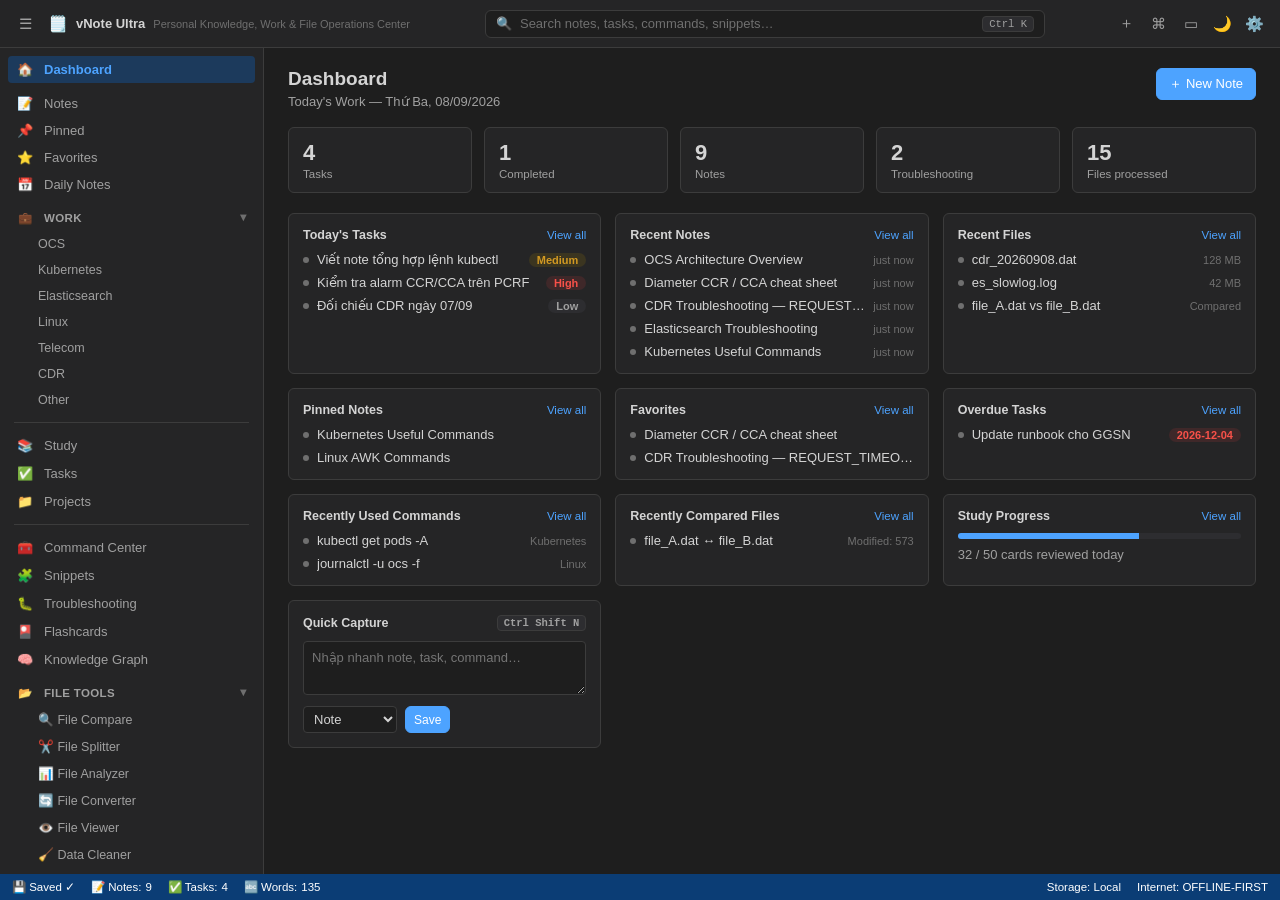
==== commit adbc403f: "Fix empty-state New Note/Task buttons, add Pin/Favorite UI, WORK category actions Three reported bug" ====
--- a/index.html
+++ b/index.html
@@ -230,7 +230,7 @@
       <section class="view" data-view-id="pinned">
         <div class="view-header"><div><h1>📌 Pinned</h1><p>Ghi chú đã ghim để truy cập nhanh</p></div></div>
         <table class="table">
-          <thead><tr><th>Title</th><th>Category</th><th>Status</th><th>Updated</th></tr></thead>
+          <thead><tr><th>Title</th><th>Category</th><th>Status</th><th>Updated</th><th></th></tr></thead>
           <tbody id="pinned-tbody"></tbody>
         </table>
         <div class="empty-state" id="pinned-empty" hidden>
@@ -243,7 +243,7 @@
       <section class="view" data-view-id="favorites">
         <div class="view-header"><div><h1>⭐ Favorites</h1><p>Các mục bạn đã đánh dấu yêu thích</p></div></div>
         <table class="table">
-          <thead><tr><th>Title</th><th>Category</th><th>Status</th><th>Updated</th></tr></thead>
+          <thead><tr><th>Title</th><th>Category</th><th>Status</th><th>Updated</th><th></th></tr></thead>
           <tbody id="favorites-tbody"></tbody>
         </table>
         <div class="empty-state" id="favorites-empty" hidden>
@@ -741,6 +741,8 @@
   <div class="modal" style="max-width:720px; max-height:88vh;">
     <div class="editor-toolbar">
       <input class="field-input grow" id="note-title" placeholder="Note title…">
+      <button type="button" class="btn btn-sm" id="note-pin-btn" title="Pin">📌 Pin</button>
+      <button type="button" class="btn btn-sm" id="note-favorite-btn" title="Favorite">⭐ Favorite</button>
       <select class="field-input" id="note-category"></select>
       <select class="field-input" id="note-priority">
         <option>Low</option><option>Medium</option><option>High</option><option>Critical</option>
--- a/css/components.css
+++ b/css/components.css
@@ -36,6 +36,12 @@
 
 .btn-primary:hover {
   filter: brightness(1.08);
+}
+
+.btn.active {
+  background: var(--accent-soft);
+  border-color: var(--accent);
+  color: var(--accent);
 }
 
 .btn-sm {
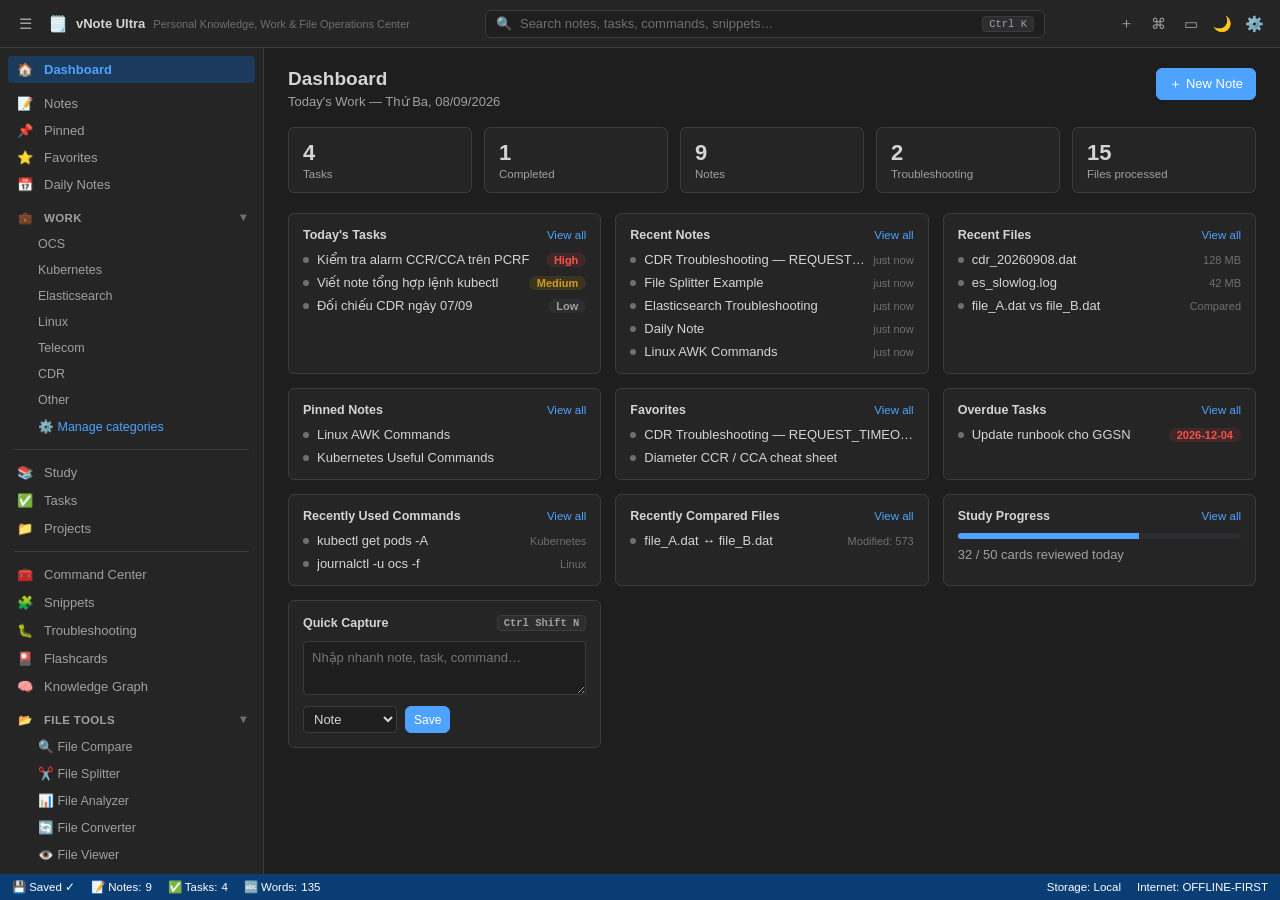
==== commit 1efedbbd: "Make WORK sidebar categories fully editable (phase 9) The WORK group (OCS/Kubernetes/Elasticsearch/L" ====
--- a/index.html
+++ b/index.html
@@ -63,13 +63,8 @@
 
         <details class="nav-group" open>
           <summary><span class="nav-icon">💼</span><span class="label">WORK</span><span class="chevron">▸</span></summary>
-          <a class="nav-item nav-item--sub" data-view="work-ocs">OCS</a>
-          <a class="nav-item nav-item--sub" data-view="work-kubernetes">Kubernetes</a>
-          <a class="nav-item nav-item--sub" data-view="work-elasticsearch">Elasticsearch</a>
-          <a class="nav-item nav-item--sub" data-view="work-linux">Linux</a>
-          <a class="nav-item nav-item--sub" data-view="work-telecom">Telecom</a>
-          <a class="nav-item nav-item--sub" data-view="work-cdr">CDR</a>
-          <a class="nav-item nav-item--sub" data-view="work-other">Other</a>
+          <div id="work-categories-list"></div>
+          <a class="nav-item nav-item--sub" id="work-manage-btn" style="color:var(--accent);">⚙️ Manage categories</a>
         </details>
 
         <div class="nav-divider"></div>
@@ -825,6 +820,19 @@
   </div>
 </div>
 
+<!-- ============ WORK CATEGORIES MANAGE MODAL ============ -->
+<div class="overlay" id="overlay-work-categories">
+  <div class="modal" style="max-width:480px;">
+    <div style="padding:14px 16px; border-bottom:1px solid var(--border); font-weight:600;">Manage WORK Categories</div>
+    <div class="modal-list" id="work-categories-manage-list"></div>
+    <div style="display:flex; gap:8px; padding:10px 16px; border-top:1px solid var(--border);">
+      <input class="field-input grow" id="work-category-new-name" placeholder="Tên mục mới…">
+      <button class="btn btn-primary btn-sm" id="work-category-add-btn">＋ Add</button>
+    </div>
+    <div class="modal-footer"><span class="spacer" style="flex:1"></span><button class="btn" id="work-categories-close">Close</button></div>
+  </div>
+</div>
+
 <!-- ============ CONFIRM DIALOG ============ -->
 <div class="overlay" id="overlay-confirm">
   <div class="modal" style="max-width:440px;">
@@ -949,6 +957,7 @@
 <script src="js/db.js"></script>
 <script src="js/notes.js"></script>
 <script src="js/tasks.js"></script>
+<script src="js/categories.js"></script>
 <script src="js/projects.js"></script>
 <script src="js/commands.js"></script>
 <script src="js/snippets.js"></script>
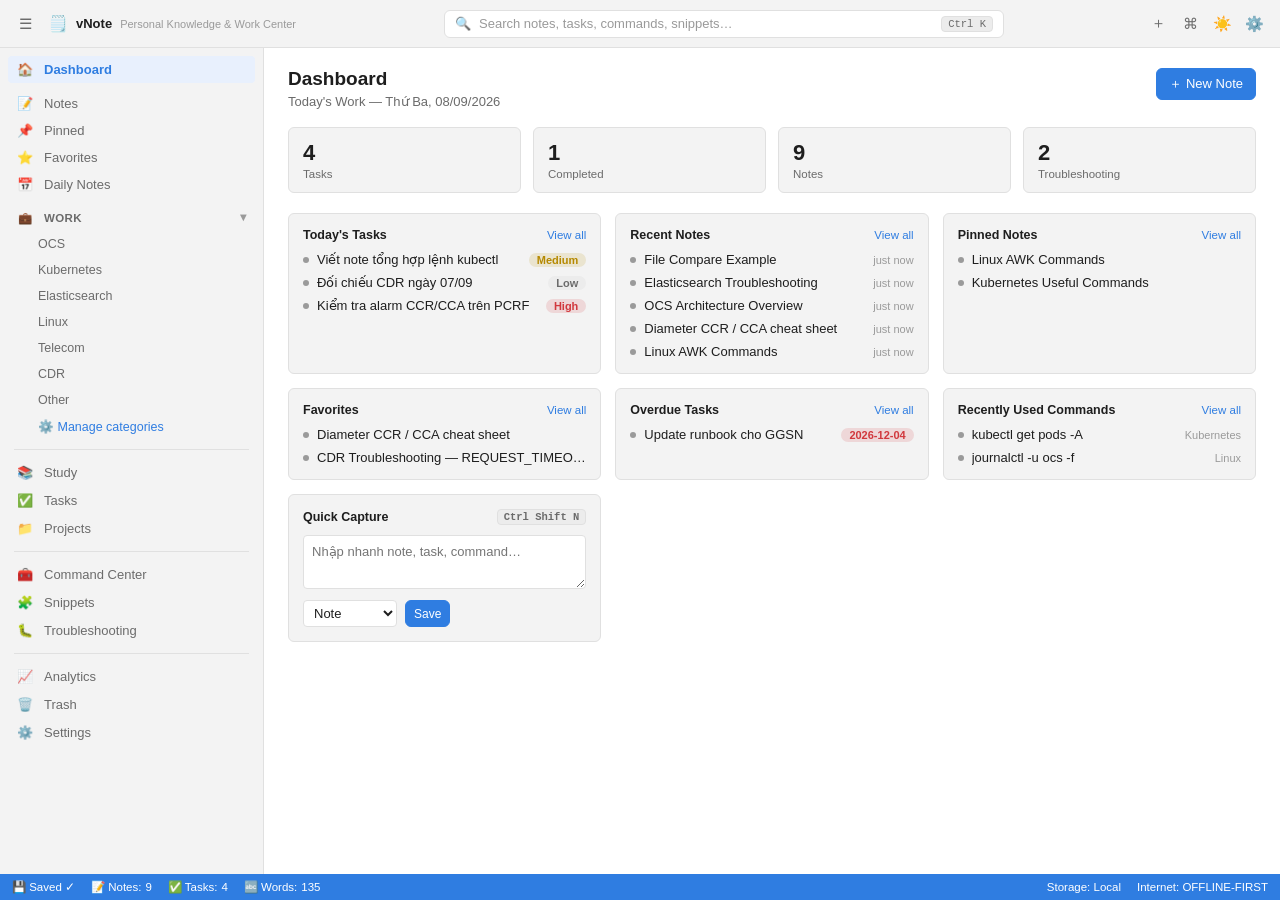
==== commit 9d32fd0a: "Simplify product per user request: light default, remove Focus Mode/File Tools/Flashcards/Knowledge " ====
--- a/index.html
+++ b/index.html
@@ -5,15 +5,15 @@
 <script>
   (function () {
     try {
-      var t = localStorage.getItem('vnote-theme') || 'dark';
+      var t = localStorage.getItem('vnote-theme') || 'light';
       document.documentElement.setAttribute('data-theme', t);
     } catch (e) {
-      document.documentElement.setAttribute('data-theme', 'dark');
+      document.documentElement.setAttribute('data-theme', 'light');
     }
   })();
 </script>
 <meta name="viewport" content="width=device-width, initial-scale=1.0">
-<title>vNote Ultra Web</title>
+<title>vNote</title>
 <link rel="stylesheet" href="css/app.css">
 <link rel="stylesheet" href="css/components.css">
 <link rel="stylesheet" href="css/dark.css">
@@ -27,8 +27,8 @@
     <button class="icon-btn" id="btn-sidebar-toggle" title="Toggle sidebar">☰</button>
     <div class="topbar-brand">
       <span class="logo">🗒️</span>
-      <span>vNote Ultra</span>
-      <span class="subtitle">Personal Knowledge, Work &amp; File Operations Center</span>
+      <span>vNote</span>
+      <span class="subtitle">Personal Knowledge &amp; Work Center</span>
     </div>
 
     <div class="topbar-search" id="btn-open-search">
@@ -40,7 +40,6 @@
     <div class="topbar-actions">
       <button class="icon-btn" id="btn-quick-capture" title="Quick Capture (Ctrl+Shift+N)">＋</button>
       <button class="icon-btn" id="btn-command-palette" title="Command Palette (Ctrl+Shift+P)">⌘</button>
-      <button class="icon-btn" id="btn-focus-mode" title="Focus Mode (Ctrl+Shift+F)">▭</button>
       <button class="icon-btn" id="btn-theme-toggle" title="Toggle theme">🌙</button>
       <button class="icon-btn" title="Settings" data-view-link="settings">⚙️</button>
     </div>
@@ -78,18 +77,6 @@
         <a class="nav-item" data-view="command-center"><span class="nav-icon">🧰</span><span class="nav-label">Command Center</span></a>
         <a class="nav-item" data-view="snippets"><span class="nav-icon">🧩</span><span class="nav-label">Snippets</span></a>
         <a class="nav-item" data-view="troubleshooting"><span class="nav-icon">🐛</span><span class="nav-label">Troubleshooting</span></a>
-        <a class="nav-item" data-view="flashcards"><span class="nav-icon">🎴</span><span class="nav-label">Flashcards</span></a>
-        <a class="nav-item" data-view="knowledge-graph"><span class="nav-icon">🧠</span><span class="nav-label">Knowledge Graph</span></a>
-
-        <details class="nav-group" open>
-          <summary><span class="nav-icon">📂</span><span class="label">FILE TOOLS</span><span class="chevron">▸</span></summary>
-          <a class="nav-item nav-item--sub" data-view="file-compare">🔍 File Compare</a>
-          <a class="nav-item nav-item--sub" data-view="file-splitter">✂️ File Splitter</a>
-          <a class="nav-item nav-item--sub" data-view="file-analyzer">📊 File Analyzer</a>
-          <a class="nav-item nav-item--sub" data-view="file-converter">🔄 File Converter</a>
-          <a class="nav-item nav-item--sub" data-view="file-viewer">👁️ File Viewer</a>
-          <a class="nav-item nav-item--sub" data-view="data-cleaner">🧹 Data Cleaner</a>
-        </details>
 
         <div class="nav-divider"></div>
 
@@ -117,7 +104,6 @@
           <div class="stat-card"><div class="stat-value" id="stat-completed">–</div><div class="stat-label">Completed</div></div>
           <div class="stat-card"><div class="stat-value" id="stat-notes">–</div><div class="stat-label">Notes</div></div>
           <div class="stat-card"><div class="stat-value" id="stat-troubleshooting">2</div><div class="stat-label">Troubleshooting</div></div>
-          <div class="stat-card"><div class="stat-value" id="stat-files">15</div><div class="stat-label">Files processed</div></div>
         </div>
 
         <div class="widget-grid">
@@ -129,15 +115,6 @@
           <div class="card">
             <div class="card-title">Recent Notes <span class="link" data-view-link="notes">View all</span></div>
             <ul class="list-plain" id="widget-recent-notes"></ul>
-          </div>
-
-          <div class="card">
-            <div class="card-title">Recent Files <span class="link" data-view-link="file-viewer">View all</span></div>
-            <ul class="list-plain">
-              <li class="list-row"><span class="dot"></span><span class="title">cdr_20260908.dat</span><span class="meta">128 MB</span></li>
-              <li class="list-row"><span class="dot"></span><span class="title">es_slowlog.log</span><span class="meta">42 MB</span></li>
-              <li class="list-row"><span class="dot"></span><span class="title">file_A.dat vs file_B.dat</span><span class="meta">Compared</span></li>
-            </ul>
           </div>
 
           <div class="card">
@@ -161,19 +138,6 @@
               <li class="list-row"><span class="dot"></span><span class="title">kubectl get pods -A</span><span class="meta">Kubernetes</span></li>
               <li class="list-row"><span class="dot"></span><span class="title">journalctl -u ocs -f</span><span class="meta">Linux</span></li>
             </ul>
-          </div>
-
-          <div class="card">
-            <div class="card-title">Recently Compared Files <span class="link" data-view-link="file-compare">View all</span></div>
-            <ul class="list-plain">
-              <li class="list-row"><span class="dot"></span><span class="title">file_A.dat ↔ file_B.dat</span><span class="meta">Modified: 573</span></li>
-            </ul>
-          </div>
-
-          <div class="card">
-            <div class="card-title">Study Progress <span class="link" data-view-link="flashcards">View all</span></div>
-            <div class="progress-bar"><div class="fill" style="width:64%"></div></div>
-            <p style="color:var(--text-secondary); margin:8px 0 0;">32 / 50 cards reviewed today</p>
           </div>
 
           <div class="card quick-capture-widget">
@@ -275,14 +239,8 @@
 
       <!-- Analytics -->
       <section class="view" data-view-id="analytics">
-        <div class="view-header"><div><h1>📈 Analytics</h1><p>Thống kê hoạt động &amp; File Process History</p></div></div>
-        <div class="stat-row" id="analytics-stats" style="grid-template-columns: repeat(6, 1fr);"></div>
-        <h3 style="margin:20px 0 10px;">File Process History</h3>
-        <table class="table">
-          <thead><tr><th>Date</th><th>Operation</th><th>Input</th><th>Output</th><th>Result</th></tr></thead>
-          <tbody id="analytics-history-tbody"></tbody>
-        </table>
-        <div class="empty-state" id="analytics-history-empty" hidden><div class="empty-icon">📈</div><h3>Chưa có lịch sử xử lý file</h3><p>Dùng File Compare / Splitter / Analyzer / Converter / Data Cleaner để bắt đầu.</p></div>
+        <div class="view-header"><div><h1>📈 Analytics</h1><p>Thống kê hoạt động</p></div></div>
+        <div class="stat-row" id="analytics-stats" style="grid-template-columns: repeat(5, 1fr);"></div>
       </section>
 
       <!-- Trash -->
@@ -350,45 +308,6 @@
         <div class="empty-state" id="troubleshooting-empty" hidden><div class="empty-icon">🐛</div><h3>Chưa có case nào</h3><p>Ghi lại sự cố &amp; root cause để tra cứu về sau.</p></div>
       </section>
 
-      <!-- Flashcards -->
-      <section class="view" data-view-id="flashcards">
-        <div class="view-header">
-          <div><h1>Flashcards</h1><p>Học bằng flashcard theo chủ đề kỹ thuật</p></div>
-          <button class="btn btn-primary" id="btn-new-flashcard">＋ New Card</button>
-        </div>
-        <div class="widget-grid" style="grid-template-columns: 2fr 1fr;">
-          <div class="card" id="flashcard-review-box" style="text-align:center; padding:36px 20px;"></div>
-          <div class="card">
-            <div class="card-title">Study Dashboard</div>
-            <ul class="list-plain" id="flashcard-study-stats"></ul>
-          </div>
-        </div>
-        <h3 style="margin:24px 0 10px;">All Cards</h3>
-        <table class="table">
-          <thead><tr><th>Question</th><th>Category</th><th>Difficulty</th><th>Status</th><th>Next Review</th><th></th></tr></thead>
-          <tbody id="flashcards-tbody"></tbody>
-        </table>
-      </section>
-
-      <!-- Knowledge Graph -->
-      <section class="view" data-view-id="knowledge-graph">
-        <div class="view-header"><div><h1>🧠 Knowledge Graph</h1><p>Liên kết [[Tên Note]] giữa các ghi chú, backlinks &amp; graph tự động.</p></div></div>
-        <div class="toolbar">
-          <button class="btn btn-sm" id="graph-zoom-in">🔍+ Zoom In</button>
-          <button class="btn btn-sm" id="graph-zoom-out">🔍- Zoom Out</button>
-          <button class="btn btn-sm" id="graph-reset">↺ Reset</button>
-          <input class="field-input grow" id="graph-search" placeholder="Search node…">
-          <button class="btn btn-sm" id="graph-focus-btn">🎯 Focus Node</button>
-        </div>
-        <p id="graph-truncated-note" hidden style="color:var(--text-muted); font-size:11.5px;">Đồ thị chỉ hiển thị tối đa 300 note đầu tiên để đảm bảo hiệu năng.</p>
-        <div class="empty-state" id="graph-empty" hidden>
-          <div class="empty-icon">🕸️</div><h3>Chưa có liên kết nào</h3>
-          <p>Mở một note và dùng cú pháp [[Tên Note]] để tự động tạo backlink và hiển thị trên graph.</p>
-        </div>
-        <div id="graph-canvas-wrap" style="border:1px solid var(--border); border-radius:var(--radius); overflow:hidden;">
-          <canvas id="graph-canvas" style="display:block; width:100%; cursor:grab;"></canvas>
-        </div>
-      </section>
 
       <!-- Projects -->
       <section class="view" data-view-id="projects">
@@ -398,214 +317,6 @@
         </div>
         <div class="widget-grid" id="projects-grid"></div>
         <div class="empty-state" id="projects-empty" hidden><div class="empty-icon">📁</div><h3>Chưa có project nào</h3><p>Tạo project để nhóm task lại với nhau.</p></div>
-      </section>
-
-      <!-- File Compare -->
-      <section class="view" data-view-id="file-compare">
-        <div class="view-header">
-          <div><h1>🔍 File Compare</h1><p>Full Text · Line by Line · Column by Column · Key-Based Record Compare</p></div>
-        </div>
-        <div class="widget-grid" style="grid-template-columns: 1fr 1fr;">
-          <div class="dropzone" id="compare-dropzone-a"><input type="file" id="compare-input-a" hidden><div class="dz-icon">📄</div>File A — Drop file here or <u>Choose File</u><div id="compare-filename-a" style="margin-top:6px; color:var(--text); font-weight:600;"></div></div>
-          <div class="dropzone" id="compare-dropzone-b"><input type="file" id="compare-input-b" hidden><div class="dz-icon">📄</div>File B — Drop file here or <u>Choose File</u><div id="compare-filename-b" style="margin-top:6px; color:var(--text); font-weight:600;"></div></div>
-        </div>
-        <div class="toolbar">
-          <button class="btn btn-sm" id="compare-hash-btn">🔢 Compute File Hash (MD5 / SHA-256)</button>
-          <span id="compare-hash-status" style="color:var(--text-muted); font-size:12px;"></span>
-        </div>
-        <div id="compare-hash-result" hidden class="card" style="margin-bottom:14px;">
-          <div class="card-title">File Hash</div>
-          <table class="table">
-            <thead><tr><th></th><th>MD5</th><th>SHA-256</th></tr></thead>
-            <tbody>
-              <tr><td>File A</td><td id="hash-a-md5" style="font-family:var(--font-mono); font-size:11px;"></td><td id="hash-a-sha256" style="font-family:var(--font-mono); font-size:11px;"></td></tr>
-              <tr><td>File B</td><td id="hash-b-md5" style="font-family:var(--font-mono); font-size:11px;"></td><td id="hash-b-sha256" style="font-family:var(--font-mono); font-size:11px;"></td></tr>
-            </tbody>
-          </table>
-          <p id="hash-identical-note" style="margin:10px 0 0; font-weight:600;"></p>
-        </div>
-        <div class="toolbar" id="compare-mode">
-          <span class="chip active" data-mode="fulltext">Full Text</span>
-          <span class="chip" data-mode="line">Line by Line</span>
-          <span class="chip" data-mode="column">Column by Column</span>
-          <span class="chip" data-mode="key">Key-Based Record</span>
-          <span class="spacer"></span>
-          <select class="field-input" id="compare-delimiter">
-            <option value="auto">Delimiter: Auto</option><option value=";">;</option><option value=",">,</option><option value="|">|</option><option value="TAB">TAB</option>
-          </select>
-          <label class="chip"><input type="checkbox" id="compare-has-header" checked> First row is header</label>
-        </div>
-        <div class="toolbar">
-          <label class="chip"><input type="checkbox" id="compare-opt-whitespace" checked> Ignore whitespace</label>
-          <label class="chip"><input type="checkbox" id="compare-opt-blank"> Ignore blank lines</label>
-          <label class="chip"><input type="checkbox" id="compare-opt-case"> Ignore case</label>
-          <label class="chip"><input type="checkbox" id="compare-opt-trim"> Trim fields</label>
-          <label class="chip"><input type="checkbox" id="compare-opt-order"> Ignore record order</label>
-          <label class="chip"><input type="checkbox" id="compare-opt-dup"> Ignore duplicate records</label>
-        </div>
-        <div id="compare-key-columns-wrap" hidden style="margin-bottom:14px;">
-          <p style="margin:0 0 6px; color:var(--text-secondary); font-size:12px;">Key Column(s):</p>
-          <div class="toolbar" id="compare-key-columns"></div>
-          <p style="margin:10px 0 6px; color:var(--text-secondary); font-size:12px;">Compare Columns:</p>
-          <div class="toolbar" id="compare-compare-columns"></div>
-        </div>
-        <div class="toolbar">
-          <button class="btn btn-primary" id="compare-run">▶ Compare</button>
-          <button class="btn" id="compare-cancel">Cancel</button>
-        </div>
-        <div id="compare-progress-wrap" hidden style="margin-bottom:14px;">
-          <div class="progress-bar"><div class="fill" id="compare-progress-fill"></div></div>
-          <p id="compare-progress-text" style="color:var(--text-secondary); font-size:12px; margin:6px 0 0;"></p>
-        </div>
-
-        <div id="compare-result" hidden>
-          <div class="stat-row" id="compare-stats" style="grid-template-columns: repeat(4, 1fr);"></div>
-          <p id="compare-identical" hidden style="color:var(--success); font-weight:600;"></p>
-          <p id="compare-cap-note" hidden style="color:var(--text-muted); font-size:11.5px;"></p>
-          <div class="toolbar" id="compare-tabs">
-            <span class="chip active" data-tab="All">All</span>
-            <span class="chip" data-tab="Same">Same</span>
-            <span class="chip" data-tab="Added">Added</span>
-            <span class="chip" data-tab="Deleted">Deleted</span>
-            <span class="chip" data-tab="Modified">Modified</span>
-          </div>
-          <div style="max-height:420px; overflow:auto; border:1px solid var(--border); border-radius:var(--radius);">
-            <table class="table">
-              <thead><tr><th>Type</th><th>File A</th><th>File B</th><th>Column Diff</th></tr></thead>
-              <tbody id="compare-table-body"></tbody>
-            </table>
-          </div>
-          <div class="toolbar" id="compare-export" style="margin-top:12px;">
-            <button class="btn btn-sm" data-export="Added" data-format="csv">Export Added (CSV)</button>
-            <button class="btn btn-sm" data-export="Deleted" data-format="csv">Export Deleted (CSV)</button>
-            <button class="btn btn-sm" data-export="Modified" data-format="csv">Export Modified (CSV)</button>
-            <button class="btn btn-sm" data-export="All" data-format="json">Export All (JSON)</button>
-            <span class="spacer"></span>
-            <button class="btn btn-sm btn-primary" id="btn-create-note-from-compare">Create Note From Result</button>
-          </div>
-        </div>
-      </section>
-
-      <!-- File Splitter -->
-      <section class="view" data-view-id="file-splitter">
-        <div class="view-header"><div><h1>✂️ File Splitter</h1><p>Split by Lines hoặc Size — xử lý theo chunk, không load toàn bộ file vào RAM.</p></div></div>
-        <div class="dropzone" id="splitter-dropzone"><input type="file" id="splitter-input" hidden><div class="dz-icon">📂</div>Drop file here or <u>Choose File</u><div id="splitter-filename" style="margin-top:6px; color:var(--text); font-weight:600;"></div></div>
-        <div class="toolbar">
-          <select class="field-input" id="splitter-mode"><option value="lines">Split by Lines</option><option value="size">Split by Size (MB)</option></select>
-          <label style="display:flex; align-items:center; gap:6px;"><span id="splitter-value-label" style="color:var(--text-secondary); font-size:12px;">Lines per file</span><input class="field-input" id="splitter-value" type="number" value="500000" style="width:120px;"></label>
-          <label class="chip"><input type="checkbox" id="splitter-preserve-header" checked> Preserve header</label>
-        </div>
-        <div class="toolbar">
-          <button class="btn btn-primary" id="splitter-run">▶ Split</button>
-          <button class="btn" id="splitter-cancel">Cancel</button>
-        </div>
-        <div id="splitter-progress-wrap" hidden style="margin-bottom:14px;">
-          <div class="progress-bar"><div class="fill" id="splitter-progress-fill"></div></div>
-          <p id="splitter-progress-text" style="color:var(--text-secondary); font-size:12px; margin:6px 0 0;"></p>
-        </div>
-        <div id="splitter-result" hidden>
-          <div class="toolbar"><button class="btn btn-primary" id="splitter-download-zip">⬇ Download All as ZIP</button></div>
-          <table class="table">
-            <thead><tr><th>Part</th><th>Lines</th><th>Size</th><th></th></tr></thead>
-            <tbody id="splitter-parts"></tbody>
-          </table>
-        </div>
-      </section>
-
-      <!-- File Analyzer -->
-      <section class="view" data-view-id="file-analyzer">
-        <div class="view-header"><div><h1>📊 File Analyzer</h1><p>Encoding, line ending, delimiter, số dòng/cột, thống kê từng cột.</p></div></div>
-        <div class="dropzone" id="analyzer-dropzone"><input type="file" id="analyzer-input" hidden><div class="dz-icon">📂</div>Drop file here or <u>Choose File</u></div>
-        <div class="toolbar"><label class="chip"><input type="checkbox" id="analyzer-has-header" checked> First row is header</label></div>
-        <div id="analyzer-progress-wrap" hidden style="margin-bottom:14px;">
-          <div class="toolbar"><span class="spacer"></span><button class="btn btn-sm" id="analyzer-cancel">Cancel</button></div>
-          <div class="progress-bar"><div class="fill" id="analyzer-progress-fill"></div></div>
-          <p id="analyzer-progress-text" style="color:var(--text-secondary); font-size:12px; margin:6px 0 0;"></p>
-        </div>
-        <div id="analyzer-result" hidden></div>
-      </section>
-
-      <!-- File Converter -->
-      <section class="view" data-view-id="file-converter">
-        <div class="view-header"><div><h1>🔄 File Converter</h1><p>CSV ⇄ TXT ⇄ TSV ⇄ JSON ⇄ JSONL, encoding &amp; line ending.</p></div></div>
-        <div class="dropzone" id="converter-dropzone"><input type="file" id="converter-input" hidden><div class="dz-icon">📂</div>Drop file here or <u>Choose File</u><div id="converter-filename" style="margin-top:6px; color:var(--text); font-weight:600;"></div></div>
-        <div class="toolbar">
-          <span style="color:var(--text-secondary); font-size:12px;">From</span>
-          <select class="field-input" id="converter-from"><option value="csv">CSV</option><option value="tsv">TSV</option><option value="txt">TXT</option><option value="json">JSON</option><option value="jsonl">JSONL</option></select>
-          <span style="color:var(--text-secondary); font-size:12px;">To</span>
-          <select class="field-input" id="converter-to"><option value="json">JSON</option><option value="csv">CSV</option><option value="tsv">TSV</option><option value="jsonl">JSONL</option><option value="txt">TXT</option></select>
-        </div>
-        <div class="toolbar">
-          <span style="color:var(--text-secondary); font-size:12px;">Delimiter in</span>
-          <select class="field-input" id="converter-delim-in"><option value=";">;</option><option value=",">,</option><option value="|">|</option><option value="TAB">TAB</option></select>
-          <span style="color:var(--text-secondary); font-size:12px;">Delimiter out</span>
-          <select class="field-input" id="converter-delim-out"><option value=",">,</option><option value=";">;</option><option value="|">|</option><option value="TAB">TAB</option></select>
-          <span style="color:var(--text-secondary); font-size:12px;">Line ending</span>
-          <select class="field-input" id="converter-line-ending"><option value="LF">LF</option><option value="CRLF">CRLF</option></select>
-          <span style="color:var(--text-secondary); font-size:12px;">Encoding out</span>
-          <select class="field-input" id="converter-encoding-out"><option value="UTF-8">UTF-8</option><option value="UTF-16">UTF-16</option></select>
-        </div>
-        <button class="btn btn-primary" id="converter-run">▶ Convert &amp; Download</button>
-        <div id="converter-progress-wrap" hidden style="margin:14px 0;">
-          <div class="progress-bar"><div class="fill" id="converter-progress-fill"></div></div>
-          <p id="converter-progress-text" style="color:var(--text-secondary); font-size:12px; margin:6px 0 0;"></p>
-        </div>
-        <div id="converter-result" hidden style="margin-top:14px;"></div>
-      </section>
-
-      <!-- File Viewer -->
-      <section class="view" data-view-id="file-viewer">
-        <div class="view-header"><div><h1>👁️ File Viewer</h1><p>Text / log / CSV / JSON / YAML / code / image / ZIP, kèm Raw/Hex Viewer cho file nhị phân.</p></div></div>
-        <div class="dropzone" id="viewer-dropzone"><input type="file" id="viewer-input" hidden><div class="dz-icon">📂</div>Drop file here or <u>Choose File</u></div>
-        <div id="viewer-content" hidden>
-          <div class="toolbar">
-            <span id="viewer-filename" style="font-weight:600;"></span>
-            <span class="badge" id="viewer-size"></span>
-            <span class="badge" id="viewer-encoding"></span>
-            <span class="badge" id="viewer-line-ending"></span>
-            <select class="field-input" id="viewer-encoding-override">
-              <option value="">Auto encoding</option><option>UTF-8</option><option>UTF-8 BOM</option><option>UTF-16 LE</option><option>UTF-16 BE</option><option>Windows-1252</option>
-            </select>
-            <span class="spacer"></span>
-            <button class="btn btn-sm" id="viewer-hex-toggle">Hex View</button>
-          </div>
-          <div class="empty-state" id="viewer-warning" hidden style="padding:14px; text-align:left; display:block;"></div>
-          <pre class="code-pre" id="viewer-pre"></pre>
-          <img id="viewer-img" style="display:none; max-height:520px; border-radius:var(--radius);">
-        </div>
-      </section>
-
-      <!-- Data Cleaner -->
-      <section class="view" data-view-id="data-cleaner">
-        <div class="view-header"><div><h1>🧹 Data Cleaner</h1><p>Remove empty/duplicate lines, trim, remove BOM, normalize line ending, find/replace, regex.</p></div></div>
-        <div class="dropzone" id="cleaner-dropzone"><input type="file" id="cleaner-input" hidden><div class="dz-icon">📂</div>Drop file here or <u>Choose File</u><div id="cleaner-filename" style="margin-top:6px; color:var(--text); font-weight:600;"></div></div>
-        <div class="toolbar">
-          <label class="chip"><input type="checkbox" id="cleaner-remove-empty"> Remove empty lines</label>
-          <label class="chip"><input type="checkbox" id="cleaner-remove-dup"> Remove duplicate lines</label>
-          <label class="chip"><input type="checkbox" id="cleaner-trim"> Trim whitespace</label>
-          <label class="chip"><input type="checkbox" id="cleaner-remove-bom" checked> Remove BOM</label>
-          <label class="chip"><input type="checkbox" id="cleaner-sort"> Sort</label>
-          <select class="field-input" id="cleaner-normalize-ending"><option value="LF">Line ending: LF</option><option value="CRLF">Line ending: CRLF</option></select>
-        </div>
-        <div class="toolbar">
-          <input class="field-input grow" id="cleaner-find" placeholder="Find…">
-          <input class="field-input grow" id="cleaner-replace" placeholder="Replace with…">
-          <label class="chip"><input type="checkbox" id="cleaner-use-regex"> Regex</label>
-        </div>
-        <div class="toolbar">
-          <span style="color:var(--text-secondary); font-size:12px;">Filter</span>
-          <select class="field-input" id="cleaner-filter-mode">
-            <option value="none">No filter</option>
-            <option value="keep">Keep lines containing…</option>
-            <option value="remove">Remove lines containing…</option>
-          </select>
-          <input class="field-input grow" id="cleaner-filter-value" placeholder="Text or /regex/">
-        </div>
-        <button class="btn btn-primary" id="cleaner-run">▶ Run &amp; Download</button>
-        <div id="cleaner-progress-wrap" hidden style="margin:14px 0;">
-          <div class="progress-bar"><div class="fill" id="cleaner-progress-fill"></div></div>
-        </div>
-        <div id="cleaner-result" hidden style="margin-top:14px;"></div>
       </section>
 
       <!-- Settings -->
@@ -624,15 +335,6 @@
             <ul class="list-plain">
               <li class="list-row"><span class="title">Theme</span><span class="meta">Dark / Light</span></li>
               <li class="list-row"><span class="title">Sidebar</span><span class="meta">Expanded</span></li>
-            </ul>
-          </div>
-          <div class="card">
-            <div class="card-title">File Tools</div>
-            <ul class="list-plain">
-              <li class="list-row"><span class="title">Default encoding</span><span class="meta">UTF-8</span></li>
-              <li class="list-row"><span class="title">Default delimiter</span><span class="meta">Auto</span></li>
-              <li class="list-row"><span class="title">Chunk size</span><span class="meta">64 MB</span></li>
-              <li class="list-row"><span class="title">Worker count</span><span class="meta">4</span></li>
             </ul>
           </div>
           <div class="card">
@@ -661,12 +363,14 @@
               <li class="list-row"><span class="title">Save</span><span class="meta"><kbd>Ctrl S</kbd></span></li>
               <li class="list-row"><span class="title">Quick Capture</span><span class="meta"><kbd>Ctrl Shift N</kbd></span></li>
               <li class="list-row"><span class="title">Command Palette</span><span class="meta"><kbd>Ctrl Shift P</kbd></span></li>
-              <li class="list-row"><span class="title">Focus Mode</span><span class="meta"><kbd>Ctrl Shift F</kbd></span></li>
             </ul>
           </div>
           <div class="card">
             <div class="card-title">About</div>
-            <p style="color:var(--text-secondary)">vNote Ultra Web — 100% static, offline-first personal knowledge &amp; file operations center.</p>
+            <p style="color:var(--text-secondary); margin-bottom:8px;">vNote — 100% static, offline-first personal knowledge &amp; work center.</p>
+            <ul class="list-plain">
+              <li class="list-row"><span class="title">Author</span><span class="meta">UyTL4</span></li>
+            </ul>
           </div>
         </div>
       </section>
@@ -691,7 +395,7 @@
     <button data-view="notes"><span class="mn-icon">📝</span>Notes</button>
     <button id="mn-search"><span class="mn-icon">🔍</span>Search</button>
     <button data-view="tasks"><span class="mn-icon">✅</span>Tasks</button>
-    <button data-view="file-compare"><span class="mn-icon">📂</span>Files</button>
+    <button data-view="projects"><span class="mn-icon">📁</span>Projects</button>
   </nav>
 </div>
 
@@ -772,7 +476,6 @@
     </div>
     <textarea class="qc-textarea editor-textarea" id="note-content" placeholder="Nội dung markdown… (dùng [[Tên Note]] để liên kết)"></textarea>
     <div class="md-preview" id="note-preview" hidden></div>
-    <div id="note-backlinks" hidden style="padding:8px 16px; border-top:1px solid var(--border); font-size:12px; color:var(--text-secondary);"></div>
     <div class="modal-footer">
       <span id="note-save-status" style="color:var(--text-muted); font-size:11.5px; align-self:center;"></span>
       <span class="spacer" style="flex:1"></span>
@@ -907,25 +610,6 @@
       <span class="spacer" style="flex:1"></span>
       <button class="btn" id="ts-cancel">Close</button>
       <button class="btn btn-primary" id="ts-save">Save</button>
-    </div>
-  </div>
-</div>
-
-<!-- ============ FLASHCARD EDITOR MODAL ============ -->
-<div class="overlay" id="overlay-flashcard-editor">
-  <div class="modal" style="max-width:520px;">
-    <div class="editor-toolbar">
-      <input class="field-input grow" id="fc-category" placeholder="Category (Kubernetes, OCS…)">
-      <select class="field-input" id="fc-difficulty"><option>Easy</option><option>Medium</option><option>Hard</option></select>
-    </div>
-    <input class="field-input editor-tags-input" id="fc-tags" placeholder="Tags (phân cách bằng dấu phẩy)">
-    <textarea class="qc-textarea" id="fc-question" style="min-height:70px;" placeholder="Question…"></textarea>
-    <textarea class="qc-textarea" id="fc-answer" style="min-height:100px;" placeholder="Answer…"></textarea>
-    <div class="modal-footer">
-      <button class="btn" id="fc-delete">Delete</button>
-      <span class="spacer" style="flex:1"></span>
-      <button class="btn" id="fc-cancel">Close</button>
-      <button class="btn btn-primary" id="fc-save">Save</button>
     </div>
   </div>
 </div>
@@ -962,18 +646,8 @@
 <script src="js/commands.js"></script>
 <script src="js/snippets.js"></script>
 <script src="js/troubleshooting.js"></script>
-<script src="js/flashcards.js"></script>
-<script src="js/graph.js"></script>
 <script src="js/markdown.js"></script>
-<script src="js/file-tools/parsers.js"></script>
-<script src="js/file-tools/hash.js"></script>
-<script src="js/file-tools/zip.js"></script>
-<script src="js/file-tools/viewer.js"></script>
-<script src="js/file-tools/analyzer.js"></script>
-<script src="js/file-tools/converter.js"></script>
-<script src="js/file-tools/cleaner.js"></script>
-<script src="js/file-tools/compare.js"></script>
-<script src="js/file-tools/splitter.js"></script>
+<script src="js/zip.js"></script>
 <script src="js/app.js"></script>
 </body>
 </html>
--- a/css/app.css
+++ b/css/app.css
@@ -331,19 +331,3 @@
 .statusbar .status-progress {
   display: none;
 }
-
-/* ---------- Focus mode ---------- */
-
-#app.focus-mode .topbar,
-#app.focus-mode .sidebar,
-#app.focus-mode .statusbar {
-  display: none;
-}
-
-#app.focus-mode #app {
-  grid-template-rows: 1fr;
-}
-
-#app.focus-mode .layout {
-  grid-template-columns: 1fr;
-}
--- a/css/components.css
+++ b/css/components.css
@@ -69,7 +69,7 @@
 
 .stat-row {
   display: grid;
-  grid-template-columns: repeat(5, minmax(0, 1fr));
+  grid-template-columns: repeat(4, minmax(0, 1fr));
   gap: 12px;
   margin-bottom: 20px;
 }
@@ -185,42 +185,6 @@
   padding: 4px 6px;
 }
 
-/* ---------- Tool grid (File Tools hub) ---------- */
-
-.tool-grid {
-  display: grid;
-  grid-template-columns: repeat(3, minmax(0, 1fr));
-  gap: 14px;
-}
-
-.tool-card {
-  background: var(--bg-secondary);
-  border: 1px solid var(--border);
-  border-radius: var(--radius);
-  padding: 18px 16px;
-  cursor: pointer;
-  display: flex;
-  flex-direction: column;
-  gap: 6px;
-}
-
-.tool-card:hover {
-  border-color: var(--accent);
-}
-
-.tool-card .tool-icon {
-  font-size: 22px;
-}
-
-.tool-card .tool-name {
-  font-weight: 600;
-}
-
-.tool-card .tool-desc {
-  color: var(--text-secondary);
-  font-size: 12px;
-}
-
 /* ---------- Table ---------- */
 
 .table {
@@ -308,34 +272,6 @@
 .empty-state p {
   margin: 0 0 16px;
   max-width: 420px;
-}
-
-/* ---------- Dropzone ---------- */
-
-.dropzone {
-  border: 2px dashed var(--border);
-  border-radius: var(--radius);
-  padding: 40px 20px;
-  text-align: center;
-  color: var(--text-secondary);
-  margin-bottom: 16px;
-  cursor: pointer;
-}
-
-.dropzone.dragover {
-  border-color: var(--accent);
-  background: var(--accent-soft);
-}
-
-.hex-viewer {
-  font-family: var(--font-mono);
-  font-size: 11.5px;
-  white-space: pre;
-  overflow-x: auto;
-  background: var(--bg-secondary);
-  border: 1px solid var(--border);
-  border-radius: var(--radius);
-  padding: 10px;
 }
 
 .code-pre {
@@ -394,15 +330,6 @@
 }
 .md-toolbar button:hover { background: var(--bg-hover); color: var(--text); }
 
-.diff-added { background: rgba(63, 185, 80, 0.15); }
-.diff-deleted { background: rgba(248, 81, 73, 0.15); }
-.diff-modified { background: rgba(210, 153, 34, 0.15); }
-
-.dropzone .dz-icon {
-  font-size: 28px;
-  margin-bottom: 8px;
-}
-
 /* ---------- Modal / overlay ---------- */
 
 .overlay {
--- a/css/responsive.css
+++ b/css/responsive.css
@@ -3,8 +3,7 @@
     grid-template-columns: repeat(3, minmax(0, 1fr));
   }
 
-  .widget-grid,
-  .tool-grid {
+  .widget-grid {
     grid-template-columns: repeat(2, minmax(0, 1fr));
   }
 }
@@ -105,18 +104,8 @@
     grid-template-columns: repeat(2, minmax(0, 1fr));
   }
 
-  .widget-grid,
-  .tool-grid {
+  .widget-grid {
     grid-template-columns: 1fr;
-  }
-
-  #app.focus-mode .mobile-nav {
-    display: none;
-  }
-
-  #app.focus-mode #app,
-  #app.focus-mode {
-    grid-template-rows: 1fr;
   }
 }
 
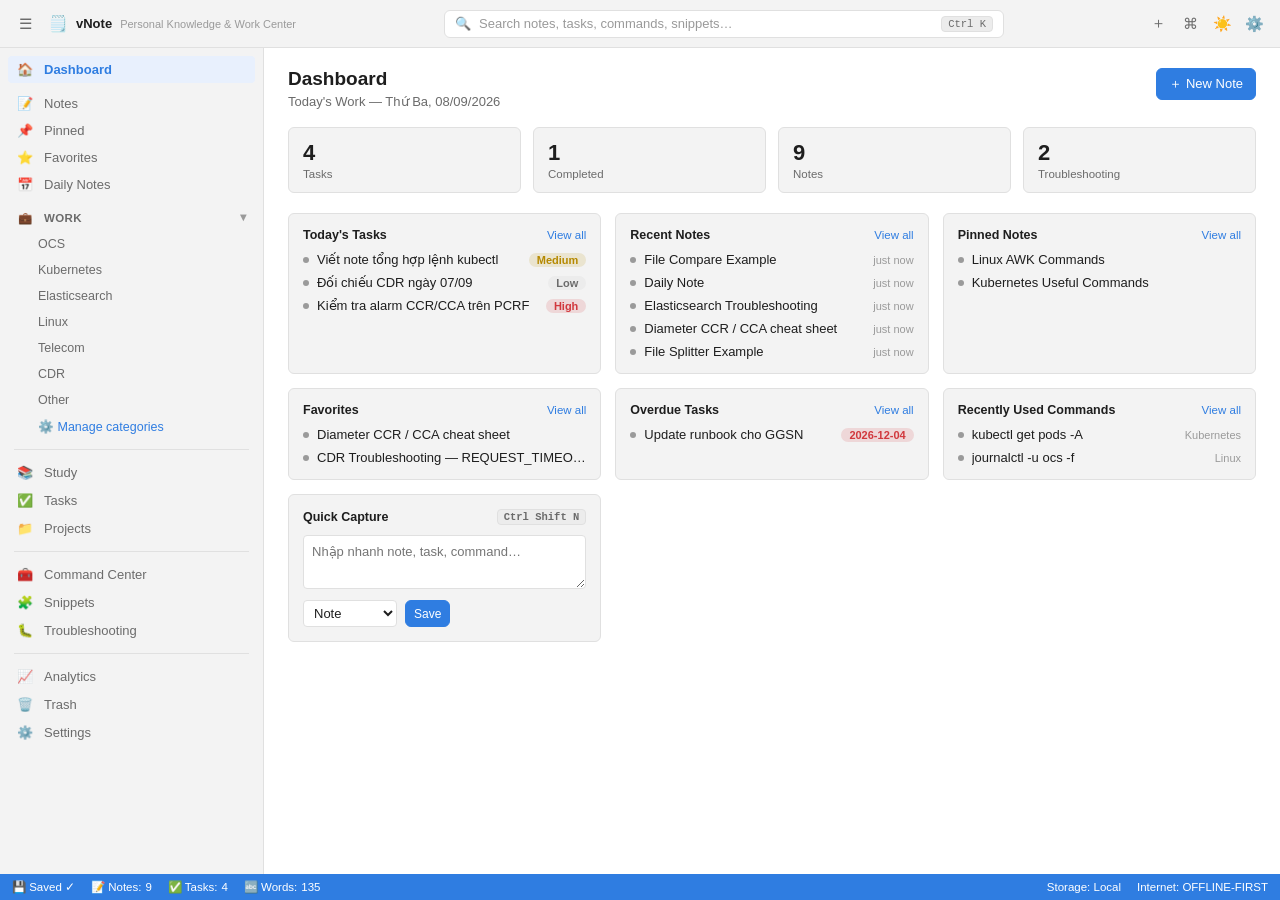
==== commit bf35f408: "Fix search scope/filter syntax and Command Palette actions Found by a full automated sweep of every " ====
--- a/index.html
+++ b/index.html
@@ -402,7 +402,7 @@
 <!-- ============ GLOBAL SEARCH MODAL ============ -->
 <div class="overlay" id="overlay-search">
   <div class="modal">
-    <input class="modal-input" id="search-input" placeholder="Search notes, tasks, commands, snippets… (tag:ocs, status:todo, priority:high)" autocomplete="off">
+    <input class="modal-input" id="search-input" placeholder="Tìm notes, tasks, commands, snippets, troubleshooting… (tag:ocs, status:todo, priority:high, type:command)" autocomplete="off">
     <div class="modal-list" id="search-results"></div>
   </div>
 </div>
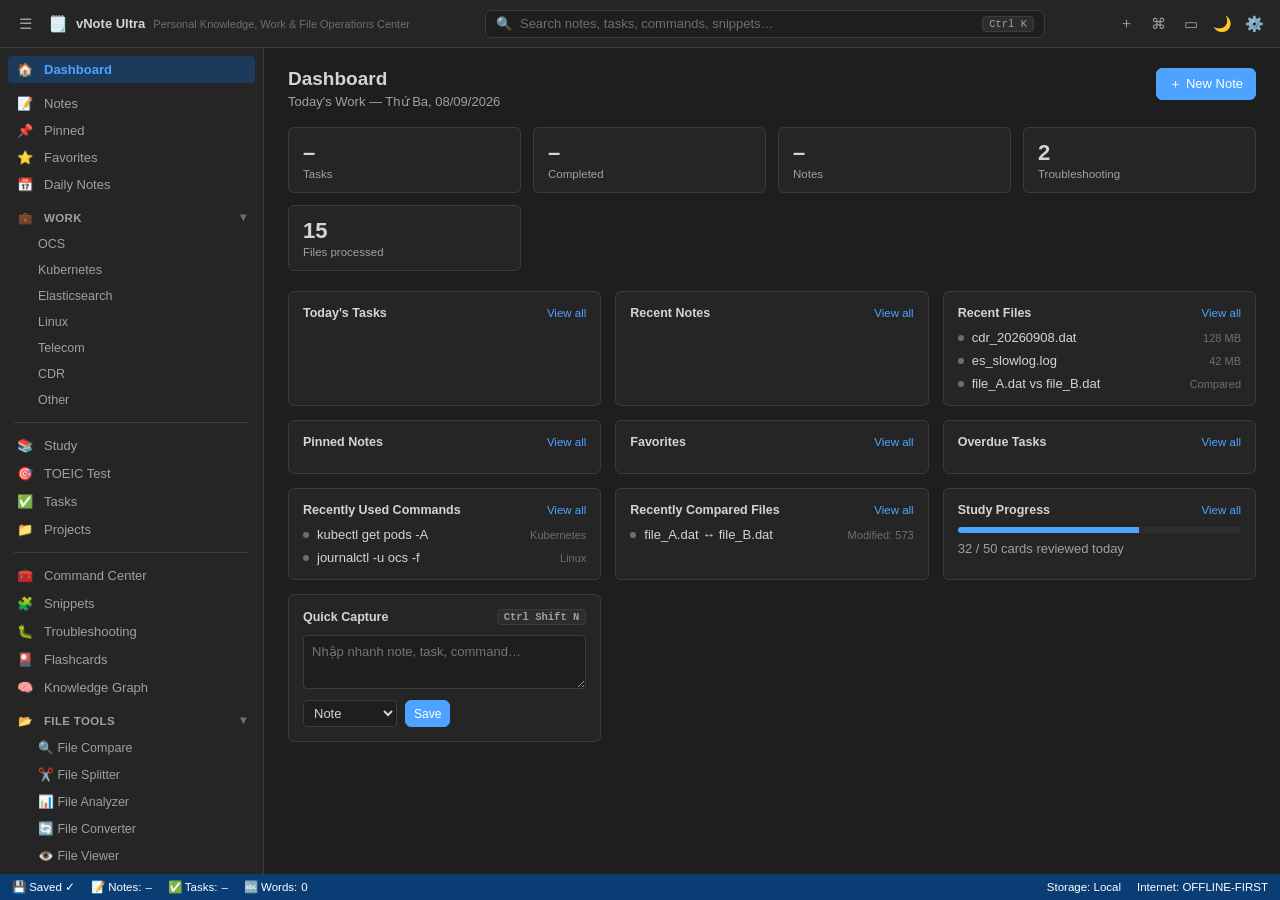
==== commit a13f2ac6: "Add TOEIC Reading test runner (Part 5–7) backed by the ETS 2024 Drive PDFs Exam view with embedded D" ====
--- a/index.html
+++ b/index.html
@@ -5,18 +5,19 @@
 <script>
   (function () {
     try {
-      var t = localStorage.getItem('vnote-theme') || 'light';
+      var t = localStorage.getItem('vnote-theme') || 'dark';
       document.documentElement.setAttribute('data-theme', t);
     } catch (e) {
-      document.documentElement.setAttribute('data-theme', 'light');
+      document.documentElement.setAttribute('data-theme', 'dark');
     }
   })();
 </script>
 <meta name="viewport" content="width=device-width, initial-scale=1.0">
-<title>vNote</title>
+<title>vNote Ultra Web</title>
 <link rel="stylesheet" href="css/app.css">
 <link rel="stylesheet" href="css/components.css">
 <link rel="stylesheet" href="css/dark.css">
+<link rel="stylesheet" href="css/toeic.css">
 <link rel="stylesheet" href="css/responsive.css">
 </head>
 <body>
@@ -27,8 +28,8 @@
     <button class="icon-btn" id="btn-sidebar-toggle" title="Toggle sidebar">☰</button>
     <div class="topbar-brand">
       <span class="logo">🗒️</span>
-      <span>vNote</span>
-      <span class="subtitle">Personal Knowledge &amp; Work Center</span>
+      <span>vNote Ultra</span>
+      <span class="subtitle">Personal Knowledge, Work &amp; File Operations Center</span>
     </div>
 
     <div class="topbar-search" id="btn-open-search">
@@ -40,6 +41,7 @@
     <div class="topbar-actions">
       <button class="icon-btn" id="btn-quick-capture" title="Quick Capture (Ctrl+Shift+N)">＋</button>
       <button class="icon-btn" id="btn-command-palette" title="Command Palette (Ctrl+Shift+P)">⌘</button>
+      <button class="icon-btn" id="btn-focus-mode" title="Focus Mode (Ctrl+Shift+F)">▭</button>
       <button class="icon-btn" id="btn-theme-toggle" title="Toggle theme">🌙</button>
       <button class="icon-btn" title="Settings" data-view-link="settings">⚙️</button>
     </div>
@@ -62,13 +64,19 @@
 
         <details class="nav-group" open>
           <summary><span class="nav-icon">💼</span><span class="label">WORK</span><span class="chevron">▸</span></summary>
-          <div id="work-categories-list"></div>
-          <a class="nav-item nav-item--sub" id="work-manage-btn" style="color:var(--accent);">⚙️ Manage categories</a>
+          <a class="nav-item nav-item--sub" data-view="work-ocs">OCS</a>
+          <a class="nav-item nav-item--sub" data-view="work-kubernetes">Kubernetes</a>
+          <a class="nav-item nav-item--sub" data-view="work-elasticsearch">Elasticsearch</a>
+          <a class="nav-item nav-item--sub" data-view="work-linux">Linux</a>
+          <a class="nav-item nav-item--sub" data-view="work-telecom">Telecom</a>
+          <a class="nav-item nav-item--sub" data-view="work-cdr">CDR</a>
+          <a class="nav-item nav-item--sub" data-view="work-other">Other</a>
         </details>
 
         <div class="nav-divider"></div>
 
         <a class="nav-item" data-view="study"><span class="nav-icon">📚</span><span class="nav-label">Study</span></a>
+        <a class="nav-item" data-view="toeic"><span class="nav-icon">🎯</span><span class="nav-label">TOEIC Test</span></a>
         <a class="nav-item" data-view="tasks"><span class="nav-icon">✅</span><span class="nav-label">Tasks</span></a>
         <a class="nav-item" data-view="projects"><span class="nav-icon">📁</span><span class="nav-label">Projects</span></a>
 
@@ -77,6 +85,18 @@
         <a class="nav-item" data-view="command-center"><span class="nav-icon">🧰</span><span class="nav-label">Command Center</span></a>
         <a class="nav-item" data-view="snippets"><span class="nav-icon">🧩</span><span class="nav-label">Snippets</span></a>
         <a class="nav-item" data-view="troubleshooting"><span class="nav-icon">🐛</span><span class="nav-label">Troubleshooting</span></a>
+        <a class="nav-item" data-view="flashcards"><span class="nav-icon">🎴</span><span class="nav-label">Flashcards</span></a>
+        <a class="nav-item" data-view="knowledge-graph"><span class="nav-icon">🧠</span><span class="nav-label">Knowledge Graph</span></a>
+
+        <details class="nav-group" open>
+          <summary><span class="nav-icon">📂</span><span class="label">FILE TOOLS</span><span class="chevron">▸</span></summary>
+          <a class="nav-item nav-item--sub" data-view="file-compare">🔍 File Compare</a>
+          <a class="nav-item nav-item--sub" data-view="file-splitter">✂️ File Splitter</a>
+          <a class="nav-item nav-item--sub" data-view="file-analyzer">📊 File Analyzer</a>
+          <a class="nav-item nav-item--sub" data-view="file-converter">🔄 File Converter</a>
+          <a class="nav-item nav-item--sub" data-view="file-viewer">👁️ File Viewer</a>
+          <a class="nav-item nav-item--sub" data-view="data-cleaner">🧹 Data Cleaner</a>
+        </details>
 
         <div class="nav-divider"></div>
 
@@ -104,6 +124,7 @@
           <div class="stat-card"><div class="stat-value" id="stat-completed">–</div><div class="stat-label">Completed</div></div>
           <div class="stat-card"><div class="stat-value" id="stat-notes">–</div><div class="stat-label">Notes</div></div>
           <div class="stat-card"><div class="stat-value" id="stat-troubleshooting">2</div><div class="stat-label">Troubleshooting</div></div>
+          <div class="stat-card"><div class="stat-value" id="stat-files">15</div><div class="stat-label">Files processed</div></div>
         </div>
 
         <div class="widget-grid">
@@ -115,6 +136,15 @@
           <div class="card">
             <div class="card-title">Recent Notes <span class="link" data-view-link="notes">View all</span></div>
             <ul class="list-plain" id="widget-recent-notes"></ul>
+          </div>
+
+          <div class="card">
+            <div class="card-title">Recent Files <span class="link" data-view-link="file-viewer">View all</span></div>
+            <ul class="list-plain">
+              <li class="list-row"><span class="dot"></span><span class="title">cdr_20260908.dat</span><span class="meta">128 MB</span></li>
+              <li class="list-row"><span class="dot"></span><span class="title">es_slowlog.log</span><span class="meta">42 MB</span></li>
+              <li class="list-row"><span class="dot"></span><span class="title">file_A.dat vs file_B.dat</span><span class="meta">Compared</span></li>
+            </ul>
           </div>
 
           <div class="card">
@@ -138,6 +168,19 @@
               <li class="list-row"><span class="dot"></span><span class="title">kubectl get pods -A</span><span class="meta">Kubernetes</span></li>
               <li class="list-row"><span class="dot"></span><span class="title">journalctl -u ocs -f</span><span class="meta">Linux</span></li>
             </ul>
+          </div>
+
+          <div class="card">
+            <div class="card-title">Recently Compared Files <span class="link" data-view-link="file-compare">View all</span></div>
+            <ul class="list-plain">
+              <li class="list-row"><span class="dot"></span><span class="title">file_A.dat ↔ file_B.dat</span><span class="meta">Modified: 573</span></li>
+            </ul>
+          </div>
+
+          <div class="card">
+            <div class="card-title">Study Progress <span class="link" data-view-link="flashcards">View all</span></div>
+            <div class="progress-bar"><div class="fill" style="width:64%"></div></div>
+            <p style="color:var(--text-secondary); margin:8px 0 0;">32 / 50 cards reviewed today</p>
           </div>
 
           <div class="card quick-capture-widget">
@@ -189,7 +232,7 @@
       <section class="view" data-view-id="pinned">
         <div class="view-header"><div><h1>📌 Pinned</h1><p>Ghi chú đã ghim để truy cập nhanh</p></div></div>
         <table class="table">
-          <thead><tr><th>Title</th><th>Category</th><th>Status</th><th>Updated</th><th></th></tr></thead>
+          <thead><tr><th>Title</th><th>Category</th><th>Status</th><th>Updated</th></tr></thead>
           <tbody id="pinned-tbody"></tbody>
         </table>
         <div class="empty-state" id="pinned-empty" hidden>
@@ -202,7 +245,7 @@
       <section class="view" data-view-id="favorites">
         <div class="view-header"><div><h1>⭐ Favorites</h1><p>Các mục bạn đã đánh dấu yêu thích</p></div></div>
         <table class="table">
-          <thead><tr><th>Title</th><th>Category</th><th>Status</th><th>Updated</th><th></th></tr></thead>
+          <thead><tr><th>Title</th><th>Category</th><th>Status</th><th>Updated</th></tr></thead>
           <tbody id="favorites-tbody"></tbody>
         </table>
         <div class="empty-state" id="favorites-empty" hidden>
@@ -239,8 +282,14 @@
 
       <!-- Analytics -->
       <section class="view" data-view-id="analytics">
-        <div class="view-header"><div><h1>📈 Analytics</h1><p>Thống kê hoạt động</p></div></div>
-        <div class="stat-row" id="analytics-stats" style="grid-template-columns: repeat(5, 1fr);"></div>
+        <div class="view-header"><div><h1>📈 Analytics</h1><p>Thống kê hoạt động &amp; File Process History</p></div></div>
+        <div class="stat-row" id="analytics-stats" style="grid-template-columns: repeat(6, 1fr);"></div>
+        <h3 style="margin:20px 0 10px;">File Process History</h3>
+        <table class="table">
+          <thead><tr><th>Date</th><th>Operation</th><th>Input</th><th>Output</th><th>Result</th></tr></thead>
+          <tbody id="analytics-history-tbody"></tbody>
+        </table>
+        <div class="empty-state" id="analytics-history-empty" hidden><div class="empty-icon">📈</div><h3>Chưa có lịch sử xử lý file</h3><p>Dùng File Compare / Splitter / Analyzer / Converter / Data Cleaner để bắt đầu.</p></div>
       </section>
 
       <!-- Trash -->
@@ -308,6 +357,50 @@
         <div class="empty-state" id="troubleshooting-empty" hidden><div class="empty-icon">🐛</div><h3>Chưa có case nào</h3><p>Ghi lại sự cố &amp; root cause để tra cứu về sau.</p></div>
       </section>
 
+      <!-- Flashcards -->
+      <!-- TOEIC Reading Test (rendered by js/toeic.js) -->
+      <section class="view" data-view-id="toeic">
+        <div id="toeic-root"></div>
+      </section>
+
+      <section class="view" data-view-id="flashcards">
+        <div class="view-header">
+          <div><h1>Flashcards</h1><p>Học bằng flashcard theo chủ đề kỹ thuật</p></div>
+          <button class="btn btn-primary" id="btn-new-flashcard">＋ New Card</button>
+        </div>
+        <div class="widget-grid" style="grid-template-columns: 2fr 1fr;">
+          <div class="card" id="flashcard-review-box" style="text-align:center; padding:36px 20px;"></div>
+          <div class="card">
+            <div class="card-title">Study Dashboard</div>
+            <ul class="list-plain" id="flashcard-study-stats"></ul>
+          </div>
+        </div>
+        <h3 style="margin:24px 0 10px;">All Cards</h3>
+        <table class="table">
+          <thead><tr><th>Question</th><th>Category</th><th>Difficulty</th><th>Status</th><th>Next Review</th><th></th></tr></thead>
+          <tbody id="flashcards-tbody"></tbody>
+        </table>
+      </section>
+
+      <!-- Knowledge Graph -->
+      <section class="view" data-view-id="knowledge-graph">
+        <div class="view-header"><div><h1>🧠 Knowledge Graph</h1><p>Liên kết [[Tên Note]] giữa các ghi chú, backlinks &amp; graph tự động.</p></div></div>
+        <div class="toolbar">
+          <button class="btn btn-sm" id="graph-zoom-in">🔍+ Zoom In</button>
+          <button class="btn btn-sm" id="graph-zoom-out">🔍- Zoom Out</button>
+          <button class="btn btn-sm" id="graph-reset">↺ Reset</button>
+          <input class="field-input grow" id="graph-search" placeholder="Search node…">
+          <button class="btn btn-sm" id="graph-focus-btn">🎯 Focus Node</button>
+        </div>
+        <p id="graph-truncated-note" hidden style="color:var(--text-muted); font-size:11.5px;">Đồ thị chỉ hiển thị tối đa 300 note đầu tiên để đảm bảo hiệu năng.</p>
+        <div class="empty-state" id="graph-empty" hidden>
+          <div class="empty-icon">🕸️</div><h3>Chưa có liên kết nào</h3>
+          <p>Mở một note và dùng cú pháp [[Tên Note]] để tự động tạo backlink và hiển thị trên graph.</p>
+        </div>
+        <div id="graph-canvas-wrap" style="border:1px solid var(--border); border-radius:var(--radius); overflow:hidden;">
+          <canvas id="graph-canvas" style="display:block; width:100%; cursor:grab;"></canvas>
+        </div>
+      </section>
 
       <!-- Projects -->
       <section class="view" data-view-id="projects">
@@ -319,6 +412,205 @@
         <div class="empty-state" id="projects-empty" hidden><div class="empty-icon">📁</div><h3>Chưa có project nào</h3><p>Tạo project để nhóm task lại với nhau.</p></div>
       </section>
 
+      <!-- File Compare -->
+      <section class="view" data-view-id="file-compare">
+        <div class="view-header">
+          <div><h1>🔍 File Compare</h1><p>Full Text · Line by Line · Column by Column · Key-Based Record Compare</p></div>
+        </div>
+        <div class="widget-grid" style="grid-template-columns: 1fr 1fr;">
+          <div class="dropzone" id="compare-dropzone-a"><input type="file" id="compare-input-a" hidden><div class="dz-icon">📄</div>File A — Drop file here or <u>Choose File</u><div id="compare-filename-a" style="margin-top:6px; color:var(--text); font-weight:600;"></div></div>
+          <div class="dropzone" id="compare-dropzone-b"><input type="file" id="compare-input-b" hidden><div class="dz-icon">📄</div>File B — Drop file here or <u>Choose File</u><div id="compare-filename-b" style="margin-top:6px; color:var(--text); font-weight:600;"></div></div>
+        </div>
+        <div class="toolbar">
+          <button class="btn btn-sm" id="compare-hash-btn">🔢 Compute File Hash (MD5 / SHA-256)</button>
+          <span id="compare-hash-status" style="color:var(--text-muted); font-size:12px;"></span>
+        </div>
+        <div id="compare-hash-result" hidden class="card" style="margin-bottom:14px;">
+          <div class="card-title">File Hash</div>
+          <table class="table">
+            <thead><tr><th></th><th>MD5</th><th>SHA-256</th></tr></thead>
+            <tbody>
+              <tr><td>File A</td><td id="hash-a-md5" style="font-family:var(--font-mono); font-size:11px;"></td><td id="hash-a-sha256" style="font-family:var(--font-mono); font-size:11px;"></td></tr>
+              <tr><td>File B</td><td id="hash-b-md5" style="font-family:var(--font-mono); font-size:11px;"></td><td id="hash-b-sha256" style="font-family:var(--font-mono); font-size:11px;"></td></tr>
+            </tbody>
+          </table>
+          <p id="hash-identical-note" style="margin:10px 0 0; font-weight:600;"></p>
+        </div>
+        <div class="toolbar" id="compare-mode">
+          <span class="chip active" data-mode="fulltext">Full Text</span>
+          <span class="chip" data-mode="line">Line by Line</span>
+          <span class="chip" data-mode="column">Column by Column</span>
+          <span class="chip" data-mode="key">Key-Based Record</span>
+          <span class="spacer"></span>
+          <select class="field-input" id="compare-delimiter">
+            <option value="auto">Delimiter: Auto</option><option value=";">;</option><option value=",">,</option><option value="|">|</option><option value="TAB">TAB</option>
+          </select>
+          <label class="chip"><input type="checkbox" id="compare-has-header" checked> First row is header</label>
+        </div>
+        <div class="toolbar">
+          <label class="chip"><input type="checkbox" id="compare-opt-whitespace" checked> Ignore whitespace</label>
+          <label class="chip"><input type="checkbox" id="compare-opt-blank"> Ignore blank lines</label>
+          <label class="chip"><input type="checkbox" id="compare-opt-case"> Ignore case</label>
+          <label class="chip"><input type="checkbox" id="compare-opt-trim"> Trim fields</label>
+          <label class="chip"><input type="checkbox" id="compare-opt-order"> Ignore record order</label>
+          <label class="chip"><input type="checkbox" id="compare-opt-dup"> Ignore duplicate records</label>
+        </div>
+        <div id="compare-key-columns-wrap" hidden style="margin-bottom:14px;">
+          <p style="margin:0 0 6px; color:var(--text-secondary); font-size:12px;">Key Column(s):</p>
+          <div class="toolbar" id="compare-key-columns"></div>
+          <p style="margin:10px 0 6px; color:var(--text-secondary); font-size:12px;">Compare Columns:</p>
+          <div class="toolbar" id="compare-compare-columns"></div>
+        </div>
+        <div class="toolbar">
+          <button class="btn btn-primary" id="compare-run">▶ Compare</button>
+          <button class="btn" id="compare-cancel">Cancel</button>
+        </div>
+        <div id="compare-progress-wrap" hidden style="margin-bottom:14px;">
+          <div class="progress-bar"><div class="fill" id="compare-progress-fill"></div></div>
+          <p id="compare-progress-text" style="color:var(--text-secondary); font-size:12px; margin:6px 0 0;"></p>
+        </div>
+
+        <div id="compare-result" hidden>
+          <div class="stat-row" id="compare-stats" style="grid-template-columns: repeat(4, 1fr);"></div>
+          <p id="compare-identical" hidden style="color:var(--success); font-weight:600;"></p>
+          <p id="compare-cap-note" hidden style="color:var(--text-muted); font-size:11.5px;"></p>
+          <div class="toolbar" id="compare-tabs">
+            <span class="chip active" data-tab="All">All</span>
+            <span class="chip" data-tab="Same">Same</span>
+            <span class="chip" data-tab="Added">Added</span>
+            <span class="chip" data-tab="Deleted">Deleted</span>
+            <span class="chip" data-tab="Modified">Modified</span>
+          </div>
+          <div style="max-height:420px; overflow:auto; border:1px solid var(--border); border-radius:var(--radius);">
+            <table class="table">
+              <thead><tr><th>Type</th><th>File A</th><th>File B</th><th>Column Diff</th></tr></thead>
+              <tbody id="compare-table-body"></tbody>
+            </table>
+          </div>
+          <div class="toolbar" id="compare-export" style="margin-top:12px;">
+            <button class="btn btn-sm" data-export="Added" data-format="csv">Export Added (CSV)</button>
+            <button class="btn btn-sm" data-export="Deleted" data-format="csv">Export Deleted (CSV)</button>
+            <button class="btn btn-sm" data-export="Modified" data-format="csv">Export Modified (CSV)</button>
+            <button class="btn btn-sm" data-export="All" data-format="json">Export All (JSON)</button>
+            <span class="spacer"></span>
+            <button class="btn btn-sm btn-primary" id="btn-create-note-from-compare">Create Note From Result</button>
+          </div>
+        </div>
+      </section>
+
+      <!-- File Splitter -->
+      <section class="view" data-view-id="file-splitter">
+        <div class="view-header"><div><h1>✂️ File Splitter</h1><p>Split by Lines hoặc Size — xử lý theo chunk, không load toàn bộ file vào RAM.</p></div></div>
+        <div class="dropzone" id="splitter-dropzone"><input type="file" id="splitter-input" hidden><div class="dz-icon">📂</div>Drop file here or <u>Choose File</u><div id="splitter-filename" style="margin-top:6px; color:var(--text); font-weight:600;"></div></div>
+        <div class="toolbar">
+          <select class="field-input" id="splitter-mode"><option value="lines">Split by Lines</option><option value="size">Split by Size (MB)</option></select>
+          <label style="display:flex; align-items:center; gap:6px;"><span id="splitter-value-label" style="color:var(--text-secondary); font-size:12px;">Lines per file</span><input class="field-input" id="splitter-value" type="number" value="500000" style="width:120px;"></label>
+          <label class="chip"><input type="checkbox" id="splitter-preserve-header" checked> Preserve header</label>
+        </div>
+        <div class="toolbar">
+          <button class="btn btn-primary" id="splitter-run">▶ Split</button>
+          <button class="btn" id="splitter-cancel">Cancel</button>
+        </div>
+        <div id="splitter-progress-wrap" hidden style="margin-bottom:14px;">
+          <div class="progress-bar"><div class="fill" id="splitter-progress-fill"></div></div>
+          <p id="splitter-progress-text" style="color:var(--text-secondary); font-size:12px; margin:6px 0 0;"></p>
+        </div>
+        <div id="splitter-result" hidden>
+          <div class="toolbar"><button class="btn btn-primary" id="splitter-download-zip">⬇ Download All as ZIP</button></div>
+          <table class="table">
+            <thead><tr><th>Part</th><th>Lines</th><th>Size</th><th></th></tr></thead>
+            <tbody id="splitter-parts"></tbody>
+          </table>
+        </div>
+      </section>
+
+      <!-- File Analyzer -->
+      <section class="view" data-view-id="file-analyzer">
+        <div class="view-header"><div><h1>📊 File Analyzer</h1><p>Encoding, line ending, delimiter, số dòng/cột, thống kê từng cột.</p></div></div>
+        <div class="dropzone" id="analyzer-dropzone"><input type="file" id="analyzer-input" hidden><div class="dz-icon">📂</div>Drop file here or <u>Choose File</u></div>
+        <div class="toolbar"><label class="chip"><input type="checkbox" id="analyzer-has-header" checked> First row is header</label></div>
+        <div id="analyzer-progress-wrap" hidden style="margin-bottom:14px;">
+          <div class="toolbar"><span class="spacer"></span><button class="btn btn-sm" id="analyzer-cancel">Cancel</button></div>
+          <div class="progress-bar"><div class="fill" id="analyzer-progress-fill"></div></div>
+          <p id="analyzer-progress-text" style="color:var(--text-secondary); font-size:12px; margin:6px 0 0;"></p>
+        </div>
+        <div id="analyzer-result" hidden></div>
+      </section>
+
+      <!-- File Converter -->
+      <section class="view" data-view-id="file-converter">
+        <div class="view-header"><div><h1>🔄 File Converter</h1><p>CSV ⇄ TXT ⇄ TSV ⇄ JSON ⇄ JSONL, encoding &amp; line ending.</p></div></div>
+        <div class="dropzone" id="converter-dropzone"><input type="file" id="converter-input" hidden><div class="dz-icon">📂</div>Drop file here or <u>Choose File</u><div id="converter-filename" style="margin-top:6px; color:var(--text); font-weight:600;"></div></div>
+        <div class="toolbar">
+          <span style="color:var(--text-secondary); font-size:12px;">From</span>
+          <select class="field-input" id="converter-from"><option value="csv">CSV</option><option value="tsv">TSV</option><option value="txt">TXT</option><option value="json">JSON</option><option value="jsonl">JSONL</option></select>
+          <span style="color:var(--text-secondary); font-size:12px;">To</span>
+          <select class="field-input" id="converter-to"><option value="json">JSON</option><option value="csv">CSV</option><option value="tsv">TSV</option><option value="jsonl">JSONL</option><option value="txt">TXT</option></select>
+        </div>
+        <div class="toolbar">
+          <span style="color:var(--text-secondary); font-size:12px;">Delimiter in</span>
+          <select class="field-input" id="converter-delim-in"><option value=";">;</option><option value=",">,</option><option value="|">|</option><option value="TAB">TAB</option></select>
+          <span style="color:var(--text-secondary); font-size:12px;">Delimiter out</span>
+          <select class="field-input" id="converter-delim-out"><option value=",">,</option><option value=";">;</option><option value="|">|</option><option value="TAB">TAB</option></select>
+          <span style="color:var(--text-secondary); font-size:12px;">Line ending</span>
+          <select class="field-input" id="converter-line-ending"><option value="LF">LF</option><option value="CRLF">CRLF</option></select>
+          <span style="color:var(--text-secondary); font-size:12px;">Encoding out</span>
+          <select class="field-input" id="converter-encoding-out"><option value="UTF-8">UTF-8</option><option value="UTF-16">UTF-16</option></select>
+        </div>
+        <button class="btn btn-primary" id="converter-run">▶ Convert &amp; Download</button>
+        <div id="converter-progress-wrap" hidden style="margin:14px 0;">
+          <div class="progress-bar"><div class="fill" id="converter-progress-fill"></div></div>
+          <p id="converter-progress-text" style="color:var(--text-secondary); font-size:12px; margin:6px 0 0;"></p>
+        </div>
+        <div id="converter-result" hidden style="margin-top:14px;"></div>
+      </section>
+
+      <!-- File Viewer -->
+      <section class="view" data-view-id="file-viewer">
+        <div class="view-header"><div><h1>👁️ File Viewer</h1><p>Text / log / CSV / JSON / YAML / code / image / ZIP, kèm Raw/Hex Viewer cho file nhị phân.</p></div></div>
+        <div class="dropzone" id="viewer-dropzone"><input type="file" id="viewer-input" hidden><div class="dz-icon">📂</div>Drop file here or <u>Choose File</u></div>
+        <div id="viewer-content" hidden>
+          <div class="toolbar">
+            <span id="viewer-filename" style="font-weight:600;"></span>
+            <span class="badge" id="viewer-size"></span>
+            <span class="badge" id="viewer-encoding"></span>
+            <span class="badge" id="viewer-line-ending"></span>
+            <select class="field-input" id="viewer-encoding-override">
+              <option value="">Auto encoding</option><option>UTF-8</option><option>UTF-8 BOM</option><option>UTF-16 LE</option><option>UTF-16 BE</option><option>Windows-1252</option>
+            </select>
+            <span class="spacer"></span>
+            <button class="btn btn-sm" id="viewer-hex-toggle">Hex View</button>
+          </div>
+          <div class="empty-state" id="viewer-warning" hidden style="padding:14px; text-align:left; display:block;"></div>
+          <pre class="code-pre" id="viewer-pre"></pre>
+          <img id="viewer-img" style="display:none; max-height:520px; border-radius:var(--radius);">
+        </div>
+      </section>
+
+      <!-- Data Cleaner -->
+      <section class="view" data-view-id="data-cleaner">
+        <div class="view-header"><div><h1>🧹 Data Cleaner</h1><p>Remove empty/duplicate lines, trim, remove BOM, normalize line ending, find/replace, regex.</p></div></div>
+        <div class="dropzone" id="cleaner-dropzone"><input type="file" id="cleaner-input" hidden><div class="dz-icon">📂</div>Drop file here or <u>Choose File</u><div id="cleaner-filename" style="margin-top:6px; color:var(--text); font-weight:600;"></div></div>
+        <div class="toolbar">
+          <label class="chip"><input type="checkbox" id="cleaner-remove-empty"> Remove empty lines</label>
+          <label class="chip"><input type="checkbox" id="cleaner-remove-dup"> Remove duplicate lines</label>
+          <label class="chip"><input type="checkbox" id="cleaner-trim"> Trim whitespace</label>
+          <label class="chip"><input type="checkbox" id="cleaner-remove-bom" checked> Remove BOM</label>
+          <label class="chip"><input type="checkbox" id="cleaner-sort"> Sort</label>
+          <select class="field-input" id="cleaner-normalize-ending"><option value="LF">Line ending: LF</option><option value="CRLF">Line ending: CRLF</option></select>
+        </div>
+        <div class="toolbar">
+          <input class="field-input grow" id="cleaner-find" placeholder="Find…">
+          <input class="field-input grow" id="cleaner-replace" placeholder="Replace with…">
+          <label class="chip"><input type="checkbox" id="cleaner-use-regex"> Regex</label>
+        </div>
+        <button class="btn btn-primary" id="cleaner-run">▶ Run &amp; Download</button>
+        <div id="cleaner-progress-wrap" hidden style="margin:14px 0;">
+          <div class="progress-bar"><div class="fill" id="cleaner-progress-fill"></div></div>
+        </div>
+        <div id="cleaner-result" hidden style="margin-top:14px;"></div>
+      </section>
+
       <!-- Settings -->
       <section class="view" data-view-id="settings">
         <div class="view-header"><div><h1>Settings</h1><p>Cấu hình ứng dụng</p></div></div>
@@ -335,6 +627,15 @@
             <ul class="list-plain">
               <li class="list-row"><span class="title">Theme</span><span class="meta">Dark / Light</span></li>
               <li class="list-row"><span class="title">Sidebar</span><span class="meta">Expanded</span></li>
+            </ul>
+          </div>
+          <div class="card">
+            <div class="card-title">File Tools</div>
+            <ul class="list-plain">
+              <li class="list-row"><span class="title">Default encoding</span><span class="meta">UTF-8</span></li>
+              <li class="list-row"><span class="title">Default delimiter</span><span class="meta">Auto</span></li>
+              <li class="list-row"><span class="title">Chunk size</span><span class="meta">64 MB</span></li>
+              <li class="list-row"><span class="title">Worker count</span><span class="meta">4</span></li>
             </ul>
           </div>
           <div class="card">
@@ -363,14 +664,12 @@
               <li class="list-row"><span class="title">Save</span><span class="meta"><kbd>Ctrl S</kbd></span></li>
               <li class="list-row"><span class="title">Quick Capture</span><span class="meta"><kbd>Ctrl Shift N</kbd></span></li>
               <li class="list-row"><span class="title">Command Palette</span><span class="meta"><kbd>Ctrl Shift P</kbd></span></li>
+              <li class="list-row"><span class="title">Focus Mode</span><span class="meta"><kbd>Ctrl Shift F</kbd></span></li>
             </ul>
           </div>
           <div class="card">
             <div class="card-title">About</div>
-            <p style="color:var(--text-secondary); margin-bottom:8px;">vNote — 100% static, offline-first personal knowledge &amp; work center.</p>
-            <ul class="list-plain">
-              <li class="list-row"><span class="title">Author</span><span class="meta">UyTL4</span></li>
-            </ul>
+            <p style="color:var(--text-secondary)">vNote Ultra Web — 100% static, offline-first personal knowledge &amp; file operations center.</p>
           </div>
         </div>
       </section>
@@ -395,14 +694,14 @@
     <button data-view="notes"><span class="mn-icon">📝</span>Notes</button>
     <button id="mn-search"><span class="mn-icon">🔍</span>Search</button>
     <button data-view="tasks"><span class="mn-icon">✅</span>Tasks</button>
-    <button data-view="projects"><span class="mn-icon">📁</span>Projects</button>
+    <button data-view="file-compare"><span class="mn-icon">📂</span>Files</button>
   </nav>
 </div>
 
 <!-- ============ GLOBAL SEARCH MODAL ============ -->
 <div class="overlay" id="overlay-search">
   <div class="modal">
-    <input class="modal-input" id="search-input" placeholder="Tìm notes, tasks, commands, snippets, troubleshooting… (tag:ocs, status:todo, priority:high, type:command)" autocomplete="off">
+    <input class="modal-input" id="search-input" placeholder="Search notes, tasks, commands, snippets… (tag:ocs, status:todo, priority:high)" autocomplete="off">
     <div class="modal-list" id="search-results"></div>
   </div>
 </div>
@@ -440,8 +739,6 @@
   <div class="modal" style="max-width:720px; max-height:88vh;">
     <div class="editor-toolbar">
       <input class="field-input grow" id="note-title" placeholder="Note title…">
-      <button type="button" class="btn btn-sm" id="note-pin-btn" title="Pin">📌 Pin</button>
-      <button type="button" class="btn btn-sm" id="note-favorite-btn" title="Favorite">⭐ Favorite</button>
       <select class="field-input" id="note-category"></select>
       <select class="field-input" id="note-priority">
         <option>Low</option><option>Medium</option><option>High</option><option>Critical</option>
@@ -451,31 +748,8 @@
       </select>
     </div>
     <input class="field-input editor-tags-input" id="note-tags" placeholder="Tags (phân cách bằng dấu phẩy)">
-
-    <div class="editor-tabs" id="note-editor-tabs">
-      <span class="chip active" data-tab="edit">Edit</span>
-      <span class="chip" data-tab="preview">Preview</span>
-    </div>
-    <div class="md-toolbar" id="note-md-toolbar">
-      <button type="button" data-md="h1" title="Heading 1">H1</button>
-      <button type="button" data-md="h2" title="Heading 2">H2</button>
-      <button type="button" data-md="bold" title="Bold"><strong>B</strong></button>
-      <button type="button" data-md="italic" title="Italic"><em>I</em></button>
-      <button type="button" data-md="strike" title="Strikethrough"><del>S</del></button>
-      <button type="button" data-md="highlight" title="Highlight">==H==</button>
-      <button type="button" data-md="quote" title="Quote">"</button>
-      <button type="button" data-md="bullet" title="Bullet list">• List</button>
-      <button type="button" data-md="number" title="Numbered list">1. List</button>
-      <button type="button" data-md="checkbox" title="Checkbox">☑ Todo</button>
-      <button type="button" data-md="table" title="Table">Table</button>
-      <button type="button" data-md="link" title="Link">🔗 Link</button>
-      <button type="button" data-md="wikilink" title="Link to another note">[[Note]]</button>
-      <button type="button" data-md="code" title="Inline code">`code`</button>
-      <button type="button" data-md="codeblock" title="Code block">```</button>
-      <button type="button" data-md="callout" title="Callout">💡 Callout</button>
-    </div>
     <textarea class="qc-textarea editor-textarea" id="note-content" placeholder="Nội dung markdown… (dùng [[Tên Note]] để liên kết)"></textarea>
-    <div class="md-preview" id="note-preview" hidden></div>
+    <div id="note-backlinks" hidden style="padding:8px 16px; border-top:1px solid var(--border); font-size:12px; color:var(--text-secondary);"></div>
     <div class="modal-footer">
       <span id="note-save-status" style="color:var(--text-muted); font-size:11.5px; align-self:center;"></span>
       <span class="spacer" style="flex:1"></span>
@@ -483,6 +757,43 @@
       <button class="btn" id="note-delete">Move to Trash</button>
       <button class="btn" id="note-cancel">Close</button>
       <button class="btn btn-primary" id="note-save">Save <kbd>Ctrl S</kbd></button>
+    </div>
+  </div>
+</div>
+
+<!-- ============ TOEIC ANSWER KEY MODAL ============ -->
+<div class="overlay" id="overlay-toeic-key">
+  <div class="modal" style="max-width:560px;">
+    <div style="padding:14px 16px; border-bottom:1px solid var(--border); font-weight:600;" id="toeic-key-title">🔑 Đáp án</div>
+    <div style="padding:12px 16px; display:flex; flex-direction:column; gap:8px;">
+      <p class="toeic-small toeic-muted" style="margin:0;">Dán đáp án theo dạng <code>101 B, 102 D, 103 A…</code> (hoặc <code>1A 2C…</code>), hoặc chỉ một chuỗi chữ cái <code>BDAC…</code> bắt đầu từ câu số:</p>
+      <label class="toeic-small">Bắt đầu từ câu <input class="field-input" id="toeic-key-start" type="number" min="101" max="200" value="101" style="width:90px;"></label>
+      <textarea class="qc-textarea" id="toeic-key-text" style="min-height:180px; font-family:var(--font-mono);" placeholder="101B 102D 103A …"></textarea>
+      <div class="toeic-small" id="toeic-key-preview"></div>
+    </div>
+    <div class="modal-footer">
+      <button class="btn" id="toeic-key-clear">Xoá hết</button>
+      <span class="spacer" style="flex:1"></span>
+      <button class="btn" id="toeic-key-cancel">Huỷ</button>
+      <button class="btn btn-primary" id="toeic-key-save">Lưu đáp án</button>
+    </div>
+  </div>
+</div>
+
+<!-- ============ TOEIC ADD TEST MODAL ============ -->
+<div class="overlay" id="overlay-toeic-add">
+  <div class="modal" style="max-width:520px;">
+    <div style="padding:14px 16px; border-bottom:1px solid var(--border); font-weight:600;">＋ Thêm đề TOEIC Reading</div>
+    <div style="padding:12px 16px; display:flex; flex-direction:column; gap:10px;">
+      <label class="toeic-small">Tên đề<input class="field-input" id="toeic-add-name" placeholder="VD: ETS 2024 · Test 3 (sách)" style="width:100%; margin-top:4px;"></label>
+      <label class="toeic-small">Link Google Drive của file PDF<input class="field-input" id="toeic-add-drive" placeholder="https://drive.google.com/file/d/…/view" style="width:100%; margin-top:4px;"></label>
+      <div class="toeic-small toeic-muted" style="text-align:center;">— hoặc —</div>
+      <label class="toeic-small">File PDF trên máy (lưu trong trình duyệt)<input class="field-input" id="toeic-add-file" type="file" accept="application/pdf,.pdf" style="width:100%; margin-top:4px;"></label>
+    </div>
+    <div class="modal-footer">
+      <span class="spacer" style="flex:1"></span>
+      <button class="btn" id="toeic-add-cancel">Huỷ</button>
+      <button class="btn btn-primary" id="toeic-add-save">Thêm đề</button>
     </div>
   </div>
 </div>
@@ -523,19 +834,6 @@
   </div>
 </div>
 
-<!-- ============ WORK CATEGORIES MANAGE MODAL ============ -->
-<div class="overlay" id="overlay-work-categories">
-  <div class="modal" style="max-width:480px;">
-    <div style="padding:14px 16px; border-bottom:1px solid var(--border); font-weight:600;">Manage WORK Categories</div>
-    <div class="modal-list" id="work-categories-manage-list"></div>
-    <div style="display:flex; gap:8px; padding:10px 16px; border-top:1px solid var(--border);">
-      <input class="field-input grow" id="work-category-new-name" placeholder="Tên mục mới…">
-      <button class="btn btn-primary btn-sm" id="work-category-add-btn">＋ Add</button>
-    </div>
-    <div class="modal-footer"><span class="spacer" style="flex:1"></span><button class="btn" id="work-categories-close">Close</button></div>
-  </div>
-</div>
-
 <!-- ============ CONFIRM DIALOG ============ -->
 <div class="overlay" id="overlay-confirm">
   <div class="modal" style="max-width:440px;">
@@ -614,6 +912,25 @@
   </div>
 </div>
 
+<!-- ============ FLASHCARD EDITOR MODAL ============ -->
+<div class="overlay" id="overlay-flashcard-editor">
+  <div class="modal" style="max-width:520px;">
+    <div class="editor-toolbar">
+      <input class="field-input grow" id="fc-category" placeholder="Category (Kubernetes, OCS…)">
+      <select class="field-input" id="fc-difficulty"><option>Easy</option><option>Medium</option><option>Hard</option></select>
+    </div>
+    <input class="field-input editor-tags-input" id="fc-tags" placeholder="Tags (phân cách bằng dấu phẩy)">
+    <textarea class="qc-textarea" id="fc-question" style="min-height:70px;" placeholder="Question…"></textarea>
+    <textarea class="qc-textarea" id="fc-answer" style="min-height:100px;" placeholder="Answer…"></textarea>
+    <div class="modal-footer">
+      <button class="btn" id="fc-delete">Delete</button>
+      <span class="spacer" style="flex:1"></span>
+      <button class="btn" id="fc-cancel">Close</button>
+      <button class="btn btn-primary" id="fc-save">Save</button>
+    </div>
+  </div>
+</div>
+
 <!-- ============ PROJECT EDITOR MODAL ============ -->
 <div class="overlay" id="overlay-project-editor">
   <div class="modal" style="max-width:480px;">
@@ -641,13 +958,22 @@
 <script src="js/db.js"></script>
 <script src="js/notes.js"></script>
 <script src="js/tasks.js"></script>
-<script src="js/categories.js"></script>
 <script src="js/projects.js"></script>
 <script src="js/commands.js"></script>
 <script src="js/snippets.js"></script>
 <script src="js/troubleshooting.js"></script>
-<script src="js/markdown.js"></script>
-<script src="js/zip.js"></script>
+<script src="js/flashcards.js"></script>
+<script src="js/graph.js"></script>
+<script src="js/toeic.js"></script>
+<script src="js/file-tools/parsers.js"></script>
+<script src="js/file-tools/hash.js"></script>
+<script src="js/file-tools/zip.js"></script>
+<script src="js/file-tools/viewer.js"></script>
+<script src="js/file-tools/analyzer.js"></script>
+<script src="js/file-tools/converter.js"></script>
+<script src="js/file-tools/cleaner.js"></script>
+<script src="js/file-tools/compare.js"></script>
+<script src="js/file-tools/splitter.js"></script>
 <script src="js/app.js"></script>
 </body>
 </html>
--- a/css/toeic.css
+++ b/css/toeic.css
@@ -0,0 +1,122 @@
+/* TOEIC Reading Test (js/toeic.js) */
+
+.toeic-muted { color: var(--text-muted); }
+.toeic-small { font-size: 12px; }
+
+.toeic-help { font-size: 12.5px; line-height: 1.6; color: var(--text-secondary); margin-bottom: 16px; }
+.toeic-help a { color: var(--accent); }
+.toeic-help kbd, .toeic-help em { font-style: normal; }
+
+.toeic-resume {
+  display: flex; align-items: center; justify-content: space-between; gap: 12px; flex-wrap: wrap;
+  margin-bottom: 12px; border-left: 3px solid var(--warning);
+}
+
+.toeic-grid {
+  display: grid;
+  grid-template-columns: repeat(auto-fill, minmax(260px, 1fr));
+  gap: 12px;
+}
+.toeic-test-card { display: flex; flex-direction: column; gap: 8px; }
+.toeic-test-head { display: flex; align-items: flex-start; justify-content: space-between; gap: 8px; }
+.toeic-test-name { font-weight: 600; font-size: 14px; }
+.toeic-test-meta { display: flex; align-items: center; gap: 8px; flex-wrap: wrap; }
+.toeic-test-actions { display: flex; gap: 6px; margin-top: auto; }
+.toeic-test-actions select { flex: 1; min-width: 0; }
+.toeic-test-links { display: flex; gap: 14px; font-size: 12px; }
+.toeic-link { color: var(--accent); cursor: pointer; text-decoration: none; }
+.toeic-link:hover { text-decoration: underline; }
+.toeic-link-danger { color: var(--danger); }
+
+/* ---- exam / review layout ---- */
+.toeic-exam {
+  display: flex; flex-direction: column;
+  border: 1px solid var(--border); border-radius: var(--radius);
+  background: var(--bg); overflow: hidden;
+}
+.toeic-bar {
+  display: flex; align-items: center; gap: 14px; flex-wrap: wrap;
+  padding: 8px 12px; border-bottom: 1px solid var(--border); background: var(--bg-secondary);
+}
+.toeic-bar-title { flex: 1; min-width: 160px; font-size: 13px; }
+.toeic-timer {
+  font-family: var(--font-mono); font-size: 18px; font-weight: 700;
+  font-variant-numeric: tabular-nums; color: var(--text);
+}
+.toeic-timer.warn { color: var(--danger); animation: toeic-pulse 1s ease-in-out infinite; }
+@keyframes toeic-pulse { 50% { opacity: 0.55; } }
+.toeic-progress { font-size: 12.5px; color: var(--text-secondary); font-variant-numeric: tabular-nums; }
+
+.toeic-body {
+  display: grid;
+  grid-template-columns: minmax(0, 1fr) 300px;
+  height: calc(100vh - var(--topbar-h) - var(--statusbar-h) - 120px);
+  min-height: 460px;
+}
+.toeic-pdf { position: relative; background: var(--bg-tertiary); border-right: 1px solid var(--border); }
+.toeic-pdf iframe { width: 100%; height: 100%; border: 0; display: block; }
+.toeic-pdf-loading { padding: 24px; text-align: center; }
+.toeic-pdf-open {
+  position: absolute; right: 10px; bottom: 10px; font-size: 11.5px;
+  background: var(--bg); color: var(--accent); border: 1px solid var(--border);
+  padding: 3px 8px; border-radius: var(--radius-sm); text-decoration: none; box-shadow: var(--shadow);
+}
+
+.toeic-sheet { overflow-y: auto; padding: 4px 0 16px; }
+.toeic-part-title {
+  position: sticky; top: 0; z-index: 1;
+  font-size: 11px; font-weight: 700; text-transform: uppercase; letter-spacing: 0.04em;
+  color: var(--text-secondary); background: var(--bg); padding: 10px 12px 6px;
+  border-bottom: 1px solid var(--border);
+}
+.toeic-q {
+  display: flex; align-items: center; gap: 6px;
+  padding: 4px 12px; border-left: 3px solid transparent; cursor: pointer;
+}
+.toeic-q:hover { background: var(--bg-hover); }
+.toeic-q.current { background: var(--accent-soft); border-left-color: var(--accent); }
+.toeic-q.flagged .toeic-qn { color: var(--warning); }
+.toeic-qn { width: 34px; font-family: var(--font-mono); font-size: 12.5px; font-weight: 600; color: var(--text-secondary); }
+
+.toeic-opt {
+  width: 30px; height: 30px; border-radius: 50%;
+  border: 1.5px solid var(--border); background: var(--bg); color: var(--text);
+  font-size: 12px; font-weight: 600; cursor: pointer; padding: 0;
+  transition: background 0.1s, border-color 0.1s;
+}
+.toeic-opt:hover:not(:disabled) { border-color: var(--accent); }
+.toeic-opt.selected { background: var(--accent); border-color: var(--accent); color: #fff; }
+.toeic-opt:disabled { cursor: default; }
+
+.toeic-flag {
+  margin-left: auto; border: 0; background: none; cursor: pointer;
+  color: var(--text-muted); font-size: 14px; opacity: 0.45; padding: 2px 4px;
+}
+.toeic-q.flagged .toeic-flag { color: var(--warning); opacity: 1; }
+
+/* review colouring */
+.toeic-q.is-wrong .toeic-opt.selected { background: var(--danger); border-color: var(--danger); }
+.toeic-q.is-correct .toeic-opt.selected { background: var(--success); border-color: var(--success); }
+.toeic-opt.key:not(.selected) { border-color: var(--success); color: var(--success); border-width: 2px; }
+.toeic-mark { margin-left: auto; font-weight: 700; width: 18px; text-align: center; color: var(--text-muted); }
+.toeic-mark.ok { color: var(--success); }
+.toeic-mark.bad { color: var(--danger); }
+
+/* ---- result ---- */
+.toeic-stats { grid-template-columns: repeat(auto-fit, minmax(140px, 1fr)); margin-bottom: 14px; }
+.toeic-parts { display: grid; grid-template-columns: repeat(auto-fit, minmax(220px, 1fr)); gap: 12px; margin-bottom: 16px; }
+.toeic-part-bar-label { display: flex; justify-content: space-between; font-size: 12px; color: var(--text-secondary); margin-bottom: 4px; }
+.toeic-part-bar-label span { font-weight: 600; color: var(--text); font-variant-numeric: tabular-nums; }
+.toeic-meter { height: 8px; background: var(--bg-tertiary); border-radius: 4px; overflow: hidden; }
+.toeic-meter > div { height: 100%; background: var(--accent); border-radius: 4px; }
+.toeic-nokey { margin-bottom: 16px; border-left: 3px solid var(--warning); }
+.toeic-nokey h3 { margin: 0 0 6px; }
+.toeic-nokey p { color: var(--text-secondary); margin: 0 0 12px; }
+
+@media (max-width: 900px) {
+  .toeic-body { grid-template-columns: 1fr; height: auto; }
+  .toeic-pdf { height: 62vh; border-right: 0; border-bottom: 1px solid var(--border); }
+  .toeic-sheet { max-height: 60vh; }
+  .toeic-q { gap: 8px; }
+  .toeic-opt { width: 36px; height: 36px; }
+}
